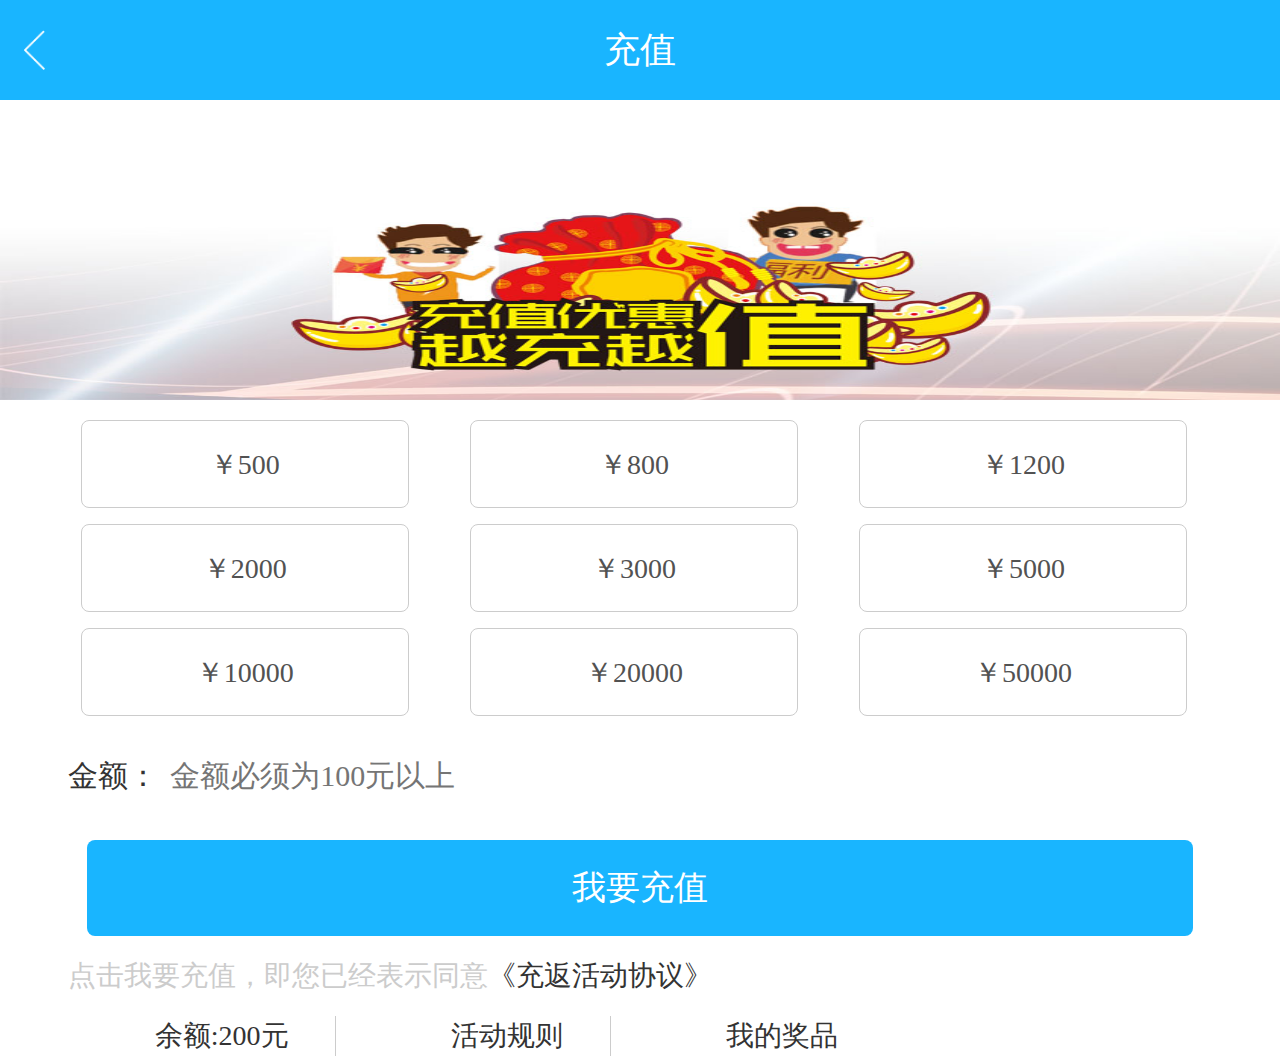
==== czhf/demo.html @ b189ab0c "first commit" ====
<!DOCTYPE html>
<html>
	<head>
		<meta charset="UTF-8">
		<meta name="viewport" content="initial-scale=1, maximum-scale=1, user-scalable=no, width=device-width">
		<link rel="stylesheet" href="css/new_file.css" />
		<script type="text/javascript" src="js/jquery-1.8.2.min.js" ></script>
		<script type="text/javascript" src="js/new_file.js" ></script>
		<link rel="stylesheet" href="layer/mobile/need/layer.css" />
		<script type="text/javascript" src="layer/mobile/layer.js" ></script>
		<title>好艺多充值</title>
	</head>
	<body>
		<!--头部  star-->
		<header>
			<a href="javascript:history.go(-1);">
				<div class="_left"><img src="images/Arrow_left_icon.png"></div>
				充值
			</a>
		</header>
		<!--头部 end-->
		<div class="banner">
			<img src="images/banner.png" width="100%" height="100%"/>
		</div>
		<!--充值列表-->
		<div class="person_wallet_recharge">
			<ul class="ul">
                <li>
                    <h2>￥500</h2>
                    <div class="sel" style=""></div>
                </li>
                <li>
                    <h2>￥800</h2>
                    <div class="sel" style=""></div>
                </li>
                <li>
                    <h2>￥1200</h2>
                    <div class="sel" style=""></div>
                </li>
                <li>
                    <h2>￥2000</h2>
                    <div class="sel" style=""></div>
                </li>
                <li>
                    <h2>￥3000</h2>
                    <div class="sel" style=""></div>
                </li>
                <li>
                    <h2>￥5000</h2>
                    <div class="sel" style=""></div>
                </li>
                <li>
                   <h2>￥10000</h2>
                    <div class="sel" style=""></div>
                </li>
                <li>
                   <h2>￥20000</h2>
                    <div class="sel" style=""></div>
                </li>
                <li>
					<h2>￥50000</h2>
                    <div class="sel" style=""></div>
                </li>
                <div style="clear: both;"></div>
            </ul>
            <div class="pic">金额：<input type="text" placeholder="金额必须为100元以上" id="txt" /></div>
            <div class="botton">我要充值</div>
            <div class="agreement"><p>点击我要充值，即您已经表示同意<a>《充返活动协议》</a></p></div>
            <div class="nav">
            	<ul>
            		<li><a>余额:200元</a></li>
            		<li><a>活动规则</a></li>
            		<li style="border-right: none;"><a>我的奖品</a></li>
            	</ul>
            </div>
            <!--遮罩层-->
            <div class="f-overlay"></div>
            <div class="addvideo" style="display: none;">
            	<h3>本次充值<span>2000</span>元</h3>
	            <ul>
	            	<li><a>微信支付</a></li>
	            	<li><a>支付宝支付</a></li>
	            	<li class="cal">取消</li>
	            </ul> 
            </div>
		</div>
	</body>
</html>
---- czhf/css/new_file.css ----
html {
	font-size: 125%; /* 20梅16=125% min-font-size:12px bug*/
}
@media only screen and (min-width: 481px) {
html {
	font-size: 188%!important; /* 30.08梅16=188% */
}
}
@media only screen and (min-width: 561px) {
html {
	font-size: 218%!important; /* 38.88梅16=218% */
}
}
@media only screen and (min-width: 641px) {
html {
	font-size: 250%!important; /* 40梅16=250% */
}
}
body, div, span, applet, object, iframe, h1, h2, h3, h4, h5, h6, p, blockquote, pre, a, abbr, acronym, address, big, cite, code, del, dfn, em, img, ins, kbd, q, s, samp, small, strike, strong, tt, var, b, u, i, center, dl, dt, dd, ol, ul, li, fieldset, form, label, legend, table, caption, tbody, tfoot, thead, tr, th, td, article, aside, canvas, details, embed, figure, figcaption, footer, header, hgroup, menu, nav, output, ruby, section, summary, time, mark, audio, video {
	margin: 0;
	padding: 0;
	border: 0;
	font-size: 1em;
	font: inherit;
	vertical-align: baseline;
	font-family: "Microsoft YaHei"
}
body {
	font-family: "Microsoft YaHei";
	font-size: 0.7rem;
	color: #333;
	line-height: 0.7rem;
	width: 100%;
}
em {
	font-style: normal
}
li {
	list-style: none
}
a {
	text-decoration: none;
	outline: 0;
	color: #333;
}
img {
	border: none;
	vertical-align: top;
}
table {
	border-collapse: collapse;
}
input, textarea {
	font-family: "Microsoft YaHei";
	padding: 0;
}
textarea {
	resize: none;
	overflow: auto;
}
textarea:focus {
	outline: none;
}
input:focus {
	outline: none;
}
.clear {
	zoom: 1
}
.clear:after {
	content: "";
	display: block;
	clear: both;
}
.fl {
	float: left
}
.fr {
	float: right
}
/**充值**/
header{
	background: #19b5ff;
    width: 100%;
    height: 2.5rem;
    line-height: 2.5rem;
    text-align: center;
    font-size: 0.9rem;
    position: fixed;
    left: 0;
    top: 0;
    z-index: 97;
}
header a{
	color: #FFFFFF;
}
header ._left {
    display: block;
    position: absolute;
    left: 0;
    top: 0;
}
header ._left img {
    height: 1rem;
    margin: 0.75rem 0 0 0.6rem;
}
.banner{
	width: 100%;
	height: 300px;
	background:pink;
	margin-top: 2.5rem;
	margin-bottom: 0.5rem;
}
.person_wallet_recharge{
	width: 95%;
	height: auto;
	margin: 0 auto;
}
.person_wallet_recharge .ul li{
	float: left;
    width: 27%;
    height: 2.2rem;
    text-align: center;
    border: 1px solid #CCCCCC;
    border-radius: 0.2rem;
    line-height: 2.2rem;
    margin: 0px 1% 0.4rem 4%;
    box-sizing: border-box;
    color: #525252;
    position: relative;
}
.person_wallet_recharge .sel{
	background: url(../images/iconfont-dagouxuanzhong.png);
	background-size: cover;
	height: 1rem;
    width: 1rem;
    position: absolute;
    right: 0;
    bottom: 0;
    display: none;
}
.person_wallet_recharge .ul li.current{
	color: #ff4c4c;
    border: #ff4c4c 1px solid;
}
.person_wallet_recharge .ul li:nth-child(1) .sel{
	display: none;
}
.person_wallet_recharge .botton{
	text-align: center;
    background: #19b5ff;
    color: #fff;
    border-radius: 0.2rem;
    line-height: 2.4rem;
    height: 2.4rem;
    width: 91%;
    margin: 0 auto;
    font-size: 0.85rem;
}
.person_wallet_recharge .pic{
	background: #FFFFFF;
	padding-left: 3%;
	line-height: 2.2rem;
	height: 2.2rem;
	color: #333333;
    font-size:0.75rem;
    margin-bottom: 0.5rem;
}
.person_wallet_recharge .pic input{
	border: none;
	padding-left: 1%;
	color: #CCCCCC;
	font-size: 0.75rem;
}
.person_wallet_recharge .agreement{
	height: 2rem;
	padding-left: 3%;
	line-height: 2rem;
}
.person_wallet_recharge .agreement p{
	color: #CCCCCC;
}
.nav{
	width:95%;
	height: 1rem;
	margin: 0 auto;
	text-align: center;
}
.nav ul li{
	float: left;
	line-height: 1rem;
	padding: 0px 4%;
	margin: 0px 2% 0px 4%;
	border-right:1px solid #CCCCCC;
}
.f-overlay{
	position: fixed;
	top: 0;
	left: 0;
	background: rgba(0,0,0,0.5);
	width: 100%;
	height: 100%;
	z-index: 99;
	display: none;
}
.addvideo{
	position: fixed;
	bottom: 0;
	left: 0;
	width: 100%;
	z-index: 100;
	background: #FFFFFF;
}
.addvideo h3{
	text-align: center;
	height: 2.2rem;
	line-height: 2.2rem;
	font-size: 1rem;
	margin-bottom: 0.8rem;
}
.addvideo h3 span{
	color: red;
}
.addvideo ul li{
	background: #fff;
    height: 2.2rem;
    line-height: 2.2rem;
    font-size: 0.75rem;
    color: #333;
    text-align: center;
    margin-bottom: 0.8rem;
}
.addvideo ul li a{
	width: 90%;
	border: 1px solid red;
	display: block;
	margin: 0 auto;
	border-radius: 0.5rem;
	color: red;
}
.addvideo ul li.cal{
	background: #cccccc;
	width: 90%;
	margin: 0 auto 0.8rem auto;
	color: #FFFFFF;
}
.layui-m-layer0 .layui-m-layerchild{
	width: 30% !important;
}
.layui-m-layercont{
	padding: 10px 20px !important;
}
---- czhf/layer/mobile/need/layer.css ----
.layui-m-layer{position:relative;z-index:19891014}.layui-m-layer *{-webkit-box-sizing:content-box;-moz-box-sizing:content-box;box-sizing:content-box}.layui-m-layermain,.layui-m-layershade{position:fixed;left:0;top:0;width:100%;height:100%}.layui-m-layershade{background-color:rgba(0,0,0,.7);pointer-events:auto}.layui-m-layermain{display:table;font-family:Helvetica,arial,sans-serif;pointer-events:none}.layui-m-layermain .layui-m-layersection{display:table-cell;vertical-align:middle;text-align:center}.layui-m-layerchild{position:relative;display:inline-block;text-align:left;background-color:#fff;font-size:14px;border-radius:5px;box-shadow:0 0 8px rgba(0,0,0,.1);pointer-events:auto;-webkit-overflow-scrolling:touch;-webkit-animation-fill-mode:both;animation-fill-mode:both;-webkit-animation-duration:.2s;animation-duration:.2s}@-webkit-keyframes layui-m-anim-scale{0%{opacity:0;-webkit-transform:scale(.5);transform:scale(.5)}100%{opacity:1;-webkit-transform:scale(1);transform:scale(1)}}@keyframes layui-m-anim-scale{0%{opacity:0;-webkit-transform:scale(.5);transform:scale(.5)}100%{opacity:1;-webkit-transform:scale(1);transform:scale(1)}}.layui-m-anim-scale{animation-name:layui-m-anim-scale;-webkit-animation-name:layui-m-anim-scale}@-webkit-keyframes layui-m-anim-up{0%{opacity:0;-webkit-transform:translateY(800px);transform:translateY(800px)}100%{opacity:1;-webkit-transform:translateY(0);transform:translateY(0)}}@keyframes layui-m-anim-up{0%{opacity:0;-webkit-transform:translateY(800px);transform:translateY(800px)}100%{opacity:1;-webkit-transform:translateY(0);transform:translateY(0)}}.layui-m-anim-up{-webkit-animation-name:layui-m-anim-up;animation-name:layui-m-anim-up}.layui-m-layer0 .layui-m-layerchild{width:90%;max-width:640px}.layui-m-layer1 .layui-m-layerchild{border:none;border-radius:0}.layui-m-layer2 .layui-m-layerchild{width:auto;max-width:260px;min-width:40px;border:none;background:0 0;box-shadow:none;color:#fff}.layui-m-layerchild h3{padding:0 10px;height:60px;line-height:60px;font-size:16px;font-weight:400;border-radius:5px 5px 0 0;text-align:center}.layui-m-layerbtn span,.layui-m-layerchild h3{text-overflow:ellipsis;overflow:hidden;white-space:nowrap}.layui-m-layercont{padding:50px 30px;line-height:22px;text-align:center}.layui-m-layer1 .layui-m-layercont{padding:0;text-align:left}.layui-m-layer2 .layui-m-layercont{text-align:center;padding:0;line-height:0}.layui-m-layer2 .layui-m-layercont i{width:25px;height:25px;margin-left:8px;display:inline-block;background-color:#fff;border-radius:100%;-webkit-animation:layui-m-anim-loading 1.4s infinite ease-in-out;animation:layui-m-anim-loading 1.4s infinite ease-in-out;-webkit-animation-fill-mode:both;animation-fill-mode:both}.layui-m-layerbtn,.layui-m-layerbtn span{position:relative;text-align:center;border-radius:0 0 5px 5px}.layui-m-layer2 .layui-m-layercont p{margin-top:20px}@-webkit-keyframes layui-m-anim-loading{0%,100%,80%{transform:scale(0);-webkit-transform:scale(0)}40%{transform:scale(1);-webkit-transform:scale(1)}}@keyframes layui-m-anim-loading{0%,100%,80%{transform:scale(0);-webkit-transform:scale(0)}40%{transform:scale(1);-webkit-transform:scale(1)}}.layui-m-layer2 .layui-m-layercont i:first-child{margin-left:0;-webkit-animation-delay:-.32s;animation-delay:-.32s}.layui-m-layer2 .layui-m-layercont i.layui-m-layerload{-webkit-animation-delay:-.16s;animation-delay:-.16s}.layui-m-layer2 .layui-m-layercont>div{line-height:22px;padding-top:7px;margin-bottom:20px;font-size:14px}.layui-m-layerbtn{display:box;display:-moz-box;display:-webkit-box;width:100%;height:50px;line-height:50px;font-size:0;border-top:1px solid #D0D0D0;background-color:#F2F2F2}.layui-m-layerbtn span{display:block;-moz-box-flex:1;box-flex:1;-webkit-box-flex:1;font-size:14px;cursor:pointer}.layui-m-layerbtn span[yes]{color:#40AFFE}.layui-m-layerbtn span[no]{border-right:1px solid #D0D0D0;border-radius:0 0 0 5px}.layui-m-layerbtn span:active{background-color:#F6F6F6}.layui-m-layerend{position:absolute;right:7px;top:10px;width:30px;height:30px;border:0;font-weight:400;background:0 0;cursor:pointer;-webkit-appearance:none;font-size:30px}.layui-m-layerend::after,.layui-m-layerend::before{position:absolute;left:5px;top:15px;content:'';width:18px;height:1px;background-color:#999;transform:rotate(45deg);-webkit-transform:rotate(45deg);border-radius:3px}.layui-m-layerend::after{transform:rotate(-45deg);-webkit-transform:rotate(-45deg)}body .layui-m-layer .layui-m-layer-footer{position:fixed;width:95%;max-width:100%;margin:0 auto;left:0;right:0;bottom:10px;background:0 0}.layui-m-layer-footer .layui-m-layercont{padding:20px;border-radius:5px 5px 0 0;background-color:rgba(255,255,255,.8)}.layui-m-layer-footer .layui-m-layerbtn{display:block;height:auto;background:0 0;border-top:none}.layui-m-layer-footer .layui-m-layerbtn span{background-color:rgba(255,255,255,.8)}.layui-m-layer-footer .layui-m-layerbtn span[no]{color:#FD482C;border-top:1px solid #c2c2c2;border-radius:0 0 5px 5px}.layui-m-layer-footer .layui-m-layerbtn span[yes]{margin-top:10px;border-radius:5px}body .layui-m-layer .layui-m-layer-msg{width:auto;max-width:90%;margin:0 auto;bottom:-150px;background-color:rgba(0,0,0,.7);color:#fff}.layui-m-layer-msg .layui-m-layercont{padding:10px 20px}
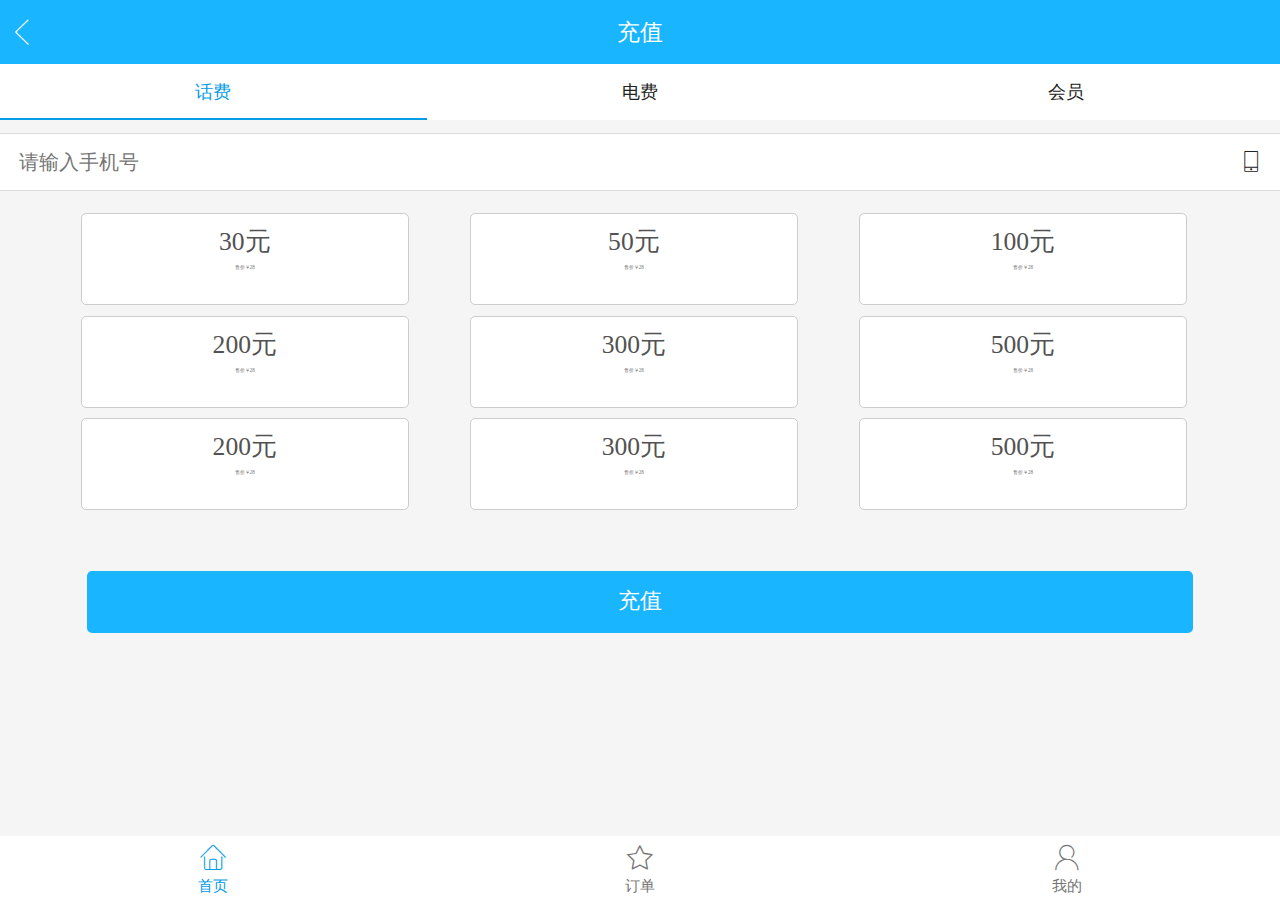
==== commit fd99cbef: "修改" ====
--- a/czhf/demo.html
+++ b/czhf/demo.html
@@ -4,11 +4,14 @@
 		<meta charset="UTF-8">
 		<meta name="viewport" content="initial-scale=1, maximum-scale=1, user-scalable=no, width=device-width">
 		<link rel="stylesheet" href="css/new_file.css" />
+        <link rel="stylesheet" type="text/css" href="css/aui.css" />
+
 		<script type="text/javascript" src="js/jquery-1.8.2.min.js" ></script>
 		<script type="text/javascript" src="js/new_file.js" ></script>
 		<link rel="stylesheet" href="layer/mobile/need/layer.css" />
 		<script type="text/javascript" src="layer/mobile/layer.js" ></script>
-		<title>好艺多充值</title>
+ 
+		<title>优惠充值</title>
 	</head>
 	<body>
 		<!--头部  star-->
@@ -20,69 +23,132 @@
 		</header>
 		<!--头部 end-->
 		<div class="banner">
-			<img src="images/banner.png" width="100%" height="100%"/>
+            <div class="aui-tab" id="tab">
+                <div class="aui-tab-item aui-active">话费</div>
+                <div class="aui-tab-item"><div></div>电费</div>
+                <div class="aui-tab-item">会员</div>
+            </div>
+			<!-- <img src="images/banner.png" width="100%" height="100%"/> -->
 		</div>
+        <div class="phone">
+            <div class="aui-content aui-margin-b-15 ">
+                <ul class="aui-list aui-form-list">
+                    <li class="aui-list-item">
+                        <div class="aui-list-item-inner">
+        
+                            <div class="aui-list-item-input">
+                                <input type="text" placeholder="请输入手机号">
+                            </div>
+                            <div class="aui-list-item-label-icon">
+                                <i class="aui-iconfont aui-icon-mobile"></i>
+                            </div>
+                            <div>
+                                
+                            </div>
+                        </div>
+                    </li>
+                </ul>
+            </div>
+            <div class="aui-content aui-margin-b-15 phone-info">
+                
+            </div>
+        </div>
 		<!--充值列表-->
 		<div class="person_wallet_recharge">
 			<ul class="ul">
                 <li>
-                    <h2>￥500</h2>
+                    <h2 >30元</h2>
+                    <p>售价￥28</p>
                     <div class="sel" style=""></div>
                 </li>
                 <li>
-                    <h2>￥800</h2>
+                    <h2 >50元</h2>
+                    <p >售价￥28</p>
                     <div class="sel" style=""></div>
                 </li>
                 <li>
-                    <h2>￥1200</h2>
+                    <h2>100元</h2>
+                    <p>售价￥28</p>
                     <div class="sel" style=""></div>
                 </li>
                 <li>
-                    <h2>￥2000</h2>
+                    <h2>200元</h2>
+                    <p style="font-size: 0.2rem;">售价￥28</p>
                     <div class="sel" style=""></div>
                 </li>
                 <li>
-                    <h2>￥3000</h2>
+                    <h2>300元</h2>
+                    <p>售价￥28</p>
                     <div class="sel" style=""></div>
                 </li>
                 <li>
-                    <h2>￥5000</h2>
+                    <h2>500元</h2>
+                    <p >售价￥28</p>
                     <div class="sel" style=""></div>
                 </li>
                 <li>
-                   <h2>￥10000</h2>
+                    <h2>200元</h2>
+                    <p style="font-size: 0.2rem;">售价￥28</p>
                     <div class="sel" style=""></div>
                 </li>
                 <li>
-                   <h2>￥20000</h2>
+                    <h2>300元</h2>
+                    <p>售价￥28</p>
                     <div class="sel" style=""></div>
                 </li>
                 <li>
-					<h2>￥50000</h2>
+                    <h2>500元</h2>
+                    <p >售价￥28</p>
                     <div class="sel" style=""></div>
                 </li>
                 <div style="clear: both;"></div>
             </ul>
-            <div class="pic">金额：<input type="text" placeholder="金额必须为100元以上" id="txt" /></div>
-            <div class="botton">我要充值</div>
-            <div class="agreement"><p>点击我要充值，即您已经表示同意<a>《充返活动协议》</a></p></div>
-            <div class="nav">
+            <!-- <div class="pic">金额：<input type="text" placeholder="金额必须为100元以上" id="txt" /></div> -->
+            <div class="botton recharge">充值</div>
+            <!-- <div class="nav">
             	<ul>
             		<li><a>余额:200元</a></li>
             		<li><a>活动规则</a></li>
             		<li style="border-right: none;"><a>我的奖品</a></li>
             	</ul>
-            </div>
+            </div> -->
             <!--遮罩层-->
             <div class="f-overlay"></div>
             <div class="addvideo" style="display: none;">
             	<h3>本次充值<span>2000</span>元</h3>
+            	<h4>本次充值<span>2000</span>元</h4>
 	            <ul>
+	            	<li><a>余额支付</a></li>
 	            	<li><a>微信支付</a></li>
-	            	<li><a>支付宝支付</a></li>
 	            	<li class="cal">取消</li>
 	            </ul> 
             </div>
 		</div>
+        <footer class="aui-bar aui-bar-tab" id="footer">
+            <div class="aui-bar-tab-item aui-active" tapmode>
+                <i class="aui-iconfont aui-icon-home"></i>
+                <div class="aui-bar-tab-label">首页</div>
+            </div>
+            <div class="aui-bar-tab-item" tapmode>
+                <i class="aui-iconfont aui-icon-star"></i>
+                <div class="aui-bar-tab-label">订单</div>
+            </div>
+            <div class="aui-bar-tab-item" tapmode>
+                <i class="aui-iconfont aui-icon-my"></i>
+                <div class="aui-bar-tab-label">我的</div>
+            </div>
+        </footer>
 	</body>
+    <script type="text/javascript" src="aui/script/api.js" ></script>
+    <script type="text/javascript" src="aui/script/aui-tab.js" ></script>
+    <script type="text/javascript">
+        apiready = function(){
+            api.parseTapmode();
+        }
+        var tab = new auiTab({
+            element:document.getElementById("tab"),
+        },function(ret){
+            console.log(ret)
+        });
+    </script>
 </html>
--- a/czhf/css/new_file.css
+++ b/czhf/css/new_file.css
@@ -23,7 +23,7 @@
 	font-size: 1em;
 	font: inherit;
 	vertical-align: baseline;
-	font-family: "Microsoft YaHei"
+	font-family: "Microsoft YaHei";
 }
 body {
 	font-family: "Microsoft YaHei";
@@ -106,8 +106,6 @@
 }
 .banner{
 	width: 100%;
-	height: 300px;
-	background:pink;
 	margin-top: 2.5rem;
 	margin-bottom: 0.5rem;
 }
@@ -119,7 +117,7 @@
 .person_wallet_recharge .ul li{
 	float: left;
     width: 27%;
-    height: 2.2rem;
+    height: 3.6rem;
     text-align: center;
     border: 1px solid #CCCCCC;
     border-radius: 0.2rem;
@@ -128,6 +126,7 @@
     box-sizing: border-box;
     color: #525252;
     position: relative;
+	background-color: #fff;
 }
 .person_wallet_recharge .sel{
 	background: url(../images/iconfont-dagouxuanzhong.png);
@@ -156,6 +155,7 @@
     width: 91%;
     margin: 0 auto;
     font-size: 0.85rem;
+	margin-top: 2rem;
 }
 .person_wallet_recharge .pic{
 	background: #FFFFFF;
@@ -250,3 +250,15 @@
 .layui-m-layercont{
 	padding: 10px 20px !important;
 }
+.ul h2{
+	height: 25px;font-size: 1.0rem;
+}
+.ul p{
+	font-size: 0.2rem;
+}
+.phone{
+	height: 80px;
+}
+.phone-info{
+	height: 50px;
+}
--- a/czhf/css/aui.css
+++ b/czhf/css/aui.css
@@ -0,0 +1,2674 @@
+/*
+ * =========================================================================
+ * APIClud - AUI UI 框架    流浪男  QQ：343757327  http://www.auicss.com
+ * Verson 2.1
+ * =========================================================================
+ */
+ /*初始化类*/
+@charset "UTF-8";
+html{
+	font-family: "Helvetica Neue", Helvetica, sans-serif;
+	font-size: 20px;
+}
+html,body {
+	-webkit-touch-callout:none;
+	-webkit-text-size-adjust:none;
+	-webkit-tap-highlight-color:rgba(0, 0, 0, 0);
+	-webkit-user-select:none;
+	width: 100%;
+}
+body {
+	line-height: 1.5;
+	font-size: 0.8rem;
+	color: #212121;
+	background-color: #f5f5f5;
+	outline: 0;
+}
+html,body,header,section,footer,div,ul,ol,li,img,a,span,em,del,legend,center,strong,var,fieldset,form,label,dl,dt,dd,cite,input,hr,time,mark,code,figcaption,figure,textarea,h1,h2,h3,h4,h5,h6,p{
+	margin:0;
+	border:0;
+	padding:0;
+	font-style:normal;
+}
+* {
+	-webkit-box-sizing: border-box;
+	      	box-sizing: border-box;
+	-webkit-user-select: none;
+	-webkit-tap-highlight-color: transparent;
+	outline: none;
+}
+@media only screen and (min-width: 400px) {
+	html {
+		font-size: 21.33333333px !important;
+	}
+}
+@media only screen and (min-width: 414px) {
+	html {
+		font-size: 21px !important;
+	}
+}
+@media only screen and (min-width: 480px) {
+	html {
+		font-size: 25.6px !important;
+	}
+}
+ul, li {
+	list-style: none;
+}
+p {
+	font-size: 0.7rem;
+	color: #757575;
+}
+a {
+	color: #0062cc;
+	text-decoration: none;
+	background-color: transparent;
+}
+textarea {
+	overflow: hidden;
+	resize: none;
+}
+button {
+	overflow: visible;
+}
+button,select {
+	text-transform: none;
+}
+button,input,select,textarea {
+	font: inherit;
+	color: inherit;
+}
+/*自动隐藏文字*/
+.aui-ellipsis-1 {
+	overflow: hidden;
+	white-space: nowrap;
+	text-overflow: ellipsis;
+}
+.aui-ellipsis {
+	display: -webkit-box;
+	overflow: hidden;
+	text-overflow: ellipsis;
+	word-wrap: break-word;
+	word-break: break-all;
+	white-space: normal !important;
+	-webkit-line-clamp: 1;
+	-webkit-box-orient: vertical;
+}
+.aui-ellipsis-2 {
+	display: -webkit-box;
+	overflow: hidden;
+	text-overflow: ellipsis;
+	word-wrap: break-word;
+	word-break: break-all;
+	white-space: normal !important;
+	-webkit-line-clamp: 2;
+	-webkit-box-orient: vertical;
+}
+/*水平线*/
+.aui-hr {
+	width: 100%;
+	position: relative;
+	border-top: 1px solid #dddddd;
+	height: 1px;
+}
+@media screen and (-webkit-min-device-pixel-ratio:1.5) {
+	.aui-hr{
+		border: none;
+        background-size: 100% 1px;
+		background-repeat: no-repeat;
+		background-position: top;
+        background-image: linear-gradient(0,#dddddd,#dddddd 50%,transparent 50%);
+        background-image: -webkit-linear-gradient(90deg,#dddddd,#dddddd 50%,transparent 50%);
+	}
+}
+/*内外边距类*/
+.aui-padded-0 {
+	padding: 0 !important;
+}
+.aui-padded-5 {
+	padding: 0.25rem !important;
+}
+.aui-padded-10 {
+	padding: 0.5rem !important;
+}
+.aui-padded-15 {
+	padding: 0.75rem !important;
+}
+.aui-padded-t-0 {
+	padding-top: 0 !important;
+}
+.aui-padded-t-5 {
+	padding-top: 0.25rem !important;
+}
+.aui-padded-t-10 {
+	padding-top: 0.5rem !important;
+}
+.aui-padded-t-15 {
+	padding-top: 0.75rem !important;
+}
+.aui-padded-b-0 {
+	padding-bottom: 0 !important;
+}
+.aui-padded-b-5 {
+	padding-bottom: 0.25rem !important;
+}
+.aui-padded-b-10 {
+	padding-bottom: 0.5rem !important;
+}
+.aui-padded-b-15 {
+	padding-bottom: 0.75rem !important;
+}
+.aui-padded-l-0 {
+	padding-left: 0 !important;
+}
+.aui-padded-l-5 {
+	padding-left: 0.25rem !important;
+}
+.aui-padded-l-10 {
+	padding-left: 0.5rem !important;
+}
+.aui-padded-l-15 {
+	padding-left: 0.75rem !important;
+}
+.aui-padded-r-0 {
+	padding-right: 0 !important;
+}
+.aui-padded-r-5 {
+	padding-right: 0.25rem !important;
+}
+.aui-padded-r-10 {
+	padding-right: 0.5rem !important;
+}
+.aui-padded-r-15 {
+	padding-right: 0.75rem !important;
+}
+.aui-margin-0 {
+	margin: 0 !important;
+}
+.aui-margin-5 {
+	margin: 0.25rem !important;
+}
+.aui-margin-10 {
+	margin: 0.5rem !important;
+}
+.aui-margin-15 {
+	margin: 0.75rem !important;
+}
+.aui-margin-t-0 {
+	margin-top: 0.25rem !important;
+}
+.aui-margin-t-5 {
+	margin-top: 0 !important;
+}
+.aui-margin-t-10 {
+	margin-top: 0.5rem !important;
+}
+.aui-margin-t-15 {
+	margin-top: 0.75rem !important;
+}
+.aui-margin-b-0 {
+	margin-bottom: 0 !important;
+}
+.aui-margin-b-5 {
+	margin-bottom: 0.25rem !important;
+}
+.aui-margin-b-10 {
+	margin-bottom: 0.5rem !important;
+}
+.aui-margin-b-15 {
+	margin-bottom: 0.75rem !important;
+}
+.aui-margin-l-0 {
+	margin-left: 0 !important;
+}
+.aui-margin-l-5 {
+	margin-left: 0.25rem !important;
+}
+.aui-margin-l-10 {
+	margin-left: 0.5rem !important;
+}
+.aui-margin-l-15 {
+	margin-left: 0.75rem !important;
+}
+.aui-margin-r-0 {
+	margin-right: 0 !important;
+}
+.aui-margin-r-5 {
+	margin-right: 0.25rem !important;
+}
+.aui-margin-r-10 {
+	margin-right: 0.5rem !important;
+}
+.aui-margin-r-15 {
+	margin-right: 0.75rem !important;
+}
+.aui-clearfix {
+	clear: both;
+}
+.aui-clearfix:before {
+	display: table;
+	content: " ";
+}
+.aui-clearfix:after {
+	clear: both;
+}
+/*文字对齐*/
+.aui-text-left {
+	text-align: left !important;
+}
+.aui-text-center {
+	text-align: center !important;
+}
+.aui-text-justify {
+	text-align: justify !important;
+}
+.aui-text-right {
+	text-align: right !important;
+}
+/*文字、背景颜色*/
+h1,h2,h3,h4,h5,h6 {
+	font-weight: 400;
+}
+h1 {
+	font-size: 1.2rem;
+}
+h2 {
+	font-size: 1rem;
+}
+h3 {
+	font-size: 0.8rem;
+}
+h4 {
+	font-size: 0.7rem;
+}
+h5 {
+	font-size: 0.7rem;
+	font-weight: normal;
+	color: #757575;
+}
+h6 {
+	font-size: 0.7rem;
+	font-weight: normal;
+	color: #757575;
+}
+h1 small,h2 small,h3 small,h4 small {
+	font-weight: normal;
+	line-height: 1;
+	color: #757575;
+}
+h5 small,h6 small {
+	font-weight: normal;
+	line-height: 1;
+	color: #757575;
+}
+h1 small,h2 small,h3 small {
+	font-size: 65%;
+}
+h4 small,h5 small,h6 small {
+	font-size: 75%;
+}
+img {
+	max-width: 100%;
+	display: block;
+}
+.aui-font-size-12 {
+	font-size: 0.6rem !important;
+}
+.aui-font-size-14 {
+	font-size: 0.7rem !important;
+}
+.aui-font-size-16 {
+	font-size: 0.8rem !important;
+}
+.aui-font-size-18 {
+	font-size: 0.9rem !important;
+}
+.aui-font-size-20 {
+	font-size: 1rem !important;
+}
+.aui-text-default {
+	color: #212121 !important;
+}
+.aui-text-white {
+	color: #ffffff !important;
+}
+.aui-text-primary {
+	color: #00bcd4 !important;
+}
+.aui-text-success {
+	color: #009688 !important;
+}
+.aui-text-info {
+	color: #03a9f4 !important;
+}
+.aui-text-warning {
+	color: #ffc107 !important;
+}
+.aui-text-danger {
+	color: #e51c23 !important;
+}
+.aui-text-pink {
+	color: #e91e63 !important;
+}
+.aui-text-purple {
+	color: #673ab7 !important;
+}
+.aui-text-indigo {
+	color: #3f51b5 !important;
+}
+.aui-bg-default {
+	background-color: #f5f5f5 !important;
+}
+.aui-bg-primary {
+	background-color: #00bcd4 !important;
+}
+.aui-bg-success {
+	background-color: #009688 !important;
+}
+.aui-bg-info {
+	background-color: #03a9f4 !important;
+}
+.aui-bg-warning {
+	background-color: #f1c40f !important;
+}
+.aui-bg-danger {
+	background-color: #e51c23 !important;
+}
+.aui-bg-pink {
+	background-color: #e91e63 !important;
+}
+.aui-bg-purple {
+	background-color: #673ab7 !important;
+}
+.aui-bg-indigo {
+	background-color: #3f51b5 !important;
+}
+/*警告、成功颜色*/
+.aui-warning,
+.aui-warning label,
+.aui-warning .aui-input,
+.aui-warning .aui-iconfont {
+	color: #e51c23 !important;
+}
+.aui-success,
+.aui-success label,
+.aui-success .aui-input,
+.aui-success .aui-iconfont {
+	color: #009688 !important;
+}
+/*对齐,显示，隐藏等*/
+.aui-pull-right {
+	float: right !important;
+}
+.aui-pull-left {
+	float: left !important;
+}
+.aui-hide {
+	display: none !important;
+}
+.aui-show {
+	display: block !important;
+}
+.aui-invisible {
+	visibility: hidden;
+}
+.aui-inline {
+	display: inline-block;
+	vertical-align: top;
+}
+.aui-mask {
+    position: fixed;
+    width: 100%;
+    height: 100%;
+    top: 0;
+    left: 0;
+    background: rgba(0, 0, 0, 0.3);
+    opacity: 0;
+    z-index: 8;
+    visibility: hidden;
+    -webkit-transition: opacity .3s,-webkit-transform .3s;
+    transition: opacity .3s,transform .3s;
+}
+.aui-mask.aui-mask-in {
+	visibility: visible;
+  	opacity: 1;
+}
+.aui-mask.aui-mask-out {
+	opacity: 0;
+}
+img.aui-img-round {
+	border-radius: 50%;
+}
+/*基本容器*/
+.aui-content {
+	-webkit-overflow-scrolling: touch;
+	overflow-x: hidden;
+	word-break: break-all;
+}
+.aui-content-padded {
+  	margin: 0.75rem;
+  	position: relative;
+  	word-break: break-all;
+  	-webkit-overflow-scrolling: touch;
+}
+/*栅格类*/
+.aui-row {
+	overflow: hidden;
+	margin: 0;
+}
+.aui-row-padded {
+	margin-left: -0.125rem;
+	margin-right: -0.125rem;
+}
+.aui-row-padded [class*=aui-col-xs-] {
+	padding: 0.125rem;
+}
+.aui-col-xs-1,.aui-col-xs-2,.aui-col-xs-3,.aui-col-xs-4,.aui-col-xs-5,.aui-col-xs-6,.aui-col-xs-7,.aui-col-xs-8,.aui-col-xs-9,.aui-col-xs-10,.aui-col-xs-11,.aui-col-5 {
+	position: relative;
+	float: left;
+}
+.aui-col-xs-12 {
+	width: 100%;
+	position: relative;
+}
+.aui-col-xs-11 {
+	width: 91.66666667%;
+}
+.aui-col-xs-10 {
+	width: 83.33333333%;
+}
+.aui-col-xs-9 {
+	width: 75%;
+}
+.aui-col-xs-8 {
+	width: 66.66666667%;
+}
+.aui-col-xs-7 {
+	width: 58.33333333%;
+}
+.aui-col-xs-6 {
+	width: 50%;
+}
+.aui-col-xs-5 {
+	width: 41.66666667%;
+}
+.aui-col-xs-4 {
+	width: 33.33333333%;
+}
+.aui-col-xs-3 {
+	width: 25%;
+}
+.aui-col-xs-2 {
+	width: 16.66666667%;
+}
+.aui-col-xs-1 {
+	width: 8.33333333%;
+}
+.aui-col-5 {
+	width: 20%;
+}
+/*标签*/
+.aui-label {
+	display: inline-block;
+	padding: 0.2em 0.25em;
+	font-size: 0.6rem;
+	line-height: 1;
+	color: #616161;
+    background-color: #dddddd;
+	text-align: center;
+	white-space: nowrap;
+	vertical-align: middle;
+	border-radius: 0.15em;
+	position: relative;
+}
+
+.aui-label-primary {
+	color: #ffffff;
+	background-color: #00bcd4;
+}
+.aui-label-success {
+	color: #ffffff;
+	background-color: #009688;
+}
+.aui-label-info {
+  color: #ffffff;
+  background-color: #03a9f4;
+}
+.aui-label-warning {
+	color: #ffffff;
+	background-color: #ffc107;
+}
+.aui-label-danger {
+	color: #ffffff;
+	background-color: #e51c23;
+}
+.aui-label-outlined {
+	background-color: transparent;
+	position: relative;
+}
+.aui-label-outlined:after {
+    -webkit-border-radius: 2px;
+    border-radius: 2px;
+    height: 200%;
+    content: '';
+    width: 200%;
+	border: 1px solid #d9d9d9;
+    position: absolute;
+    top: -1px;
+    left: -1px;
+    transform: scale(0.5);
+    -webkit-transform: scale(0.5);
+    transform-origin: 0 0;
+    -webkit-transform-origin: 0 0;
+    z-index: 1;
+}
+.aui-label-outlined.aui-label-primary,
+.aui-label-outlined.aui-label-primary:after {
+	color: #00bcd4;
+	border-color: #00bcd4;
+}
+.aui-label-outlined.aui-label-success,
+.aui-label-outlined.aui-label-success:after {
+	color: #009688;
+	border-color: #009688;
+}
+.aui-label-outlined.aui-label-info,
+.aui-label-outlined.aui-label-info:after {
+  	color: #03a9f4;
+  	border-color: #03a9f4;
+}
+.aui-label-outlined.aui-label-warning,
+.aui-label-outlined.aui-label-warning:after {
+	color: #ffc107;
+	border-color: #ffc107;
+}
+.aui-label-outlined.aui-label-danger,
+.aui-label-outlined.aui-label-danger:after {
+	color: #e51c23;
+	border-color: #e51c23;
+}
+.aui-label .aui-iconfont {
+	font-size: 0.6rem;
+}
+/*角标*/
+.aui-badge {
+	display: inline-block;
+	width: auto;
+	text-align: center;
+	min-width: 0.8rem;
+	height: 0.8rem;
+    line-height: 0.8rem;
+    padding: 0 0.2rem;
+    font-size: 0.6rem;
+    color: #ffffff;
+    background-color: #ff2600;
+    border-radius: 0.4rem;
+    position: absolute;
+    top: 0.2rem;
+    left: 60%;
+    z-index: 99;
+}
+.aui-dot {
+	display: inline-block;
+    width: 0.4rem;
+    height: 0.4rem;
+    background: #ff2600;
+    border-radius: 0.5rem;
+    position: absolute;
+    top: 0.3rem;
+    right: 20%;
+    z-index: 99;
+}
+/*按钮样式*/
+button, .aui-btn {
+	position: relative;
+	display: inline-block;
+	font-size: 0.7rem;
+	font-weight: 400;
+	font-family: inherit;
+	text-decoration: none;
+	text-align: center;
+	margin: 0;
+	background: #dddddd;
+	padding: 0 0.6rem;
+	height: 1.5rem;
+	line-height: 1.5rem;
+	border-radius: 0.2rem;
+	white-space: nowrap;
+	text-overflow: ellipsis;
+	vertical-align: middle;
+	-webkit-box-sizing: border-box;
+			box-sizing: border-box;
+	-webkit-user-select: none;
+	      	user-select: none;
+}
+.aui-btn:active {
+	color: #212121;
+	background-color: #bdbdbd;
+}
+.aui-btn-primary {
+	color: #ffffff;
+	background-color: #00bcd4;
+}
+.aui-btn-primary.aui-active, .aui-btn-primary:active {
+	color: #ffffff;
+	background-color: #00acc1;
+}
+.aui-btn-success {
+	color: #ffffff;
+	background-color: #009688;
+}
+.aui-btn-success.aui-active, .aui-btn-success:active {
+	color: #fff;
+	background-color: #00897b;
+}
+.aui-btn-info {
+	color: #ffffff !important;
+	background-color: #03a9f4 !important;
+}
+.aui-btn-info.aui-active, .aui-btn-info:active {
+	color: #fff !important;
+	background-color: #039be5 !important;
+}
+.aui-btn-warning {
+	color: #ffffff !important;
+	background-color: #ffc107 !important;
+}
+.aui-btn-warning.aui-active, .aui-btn-warning:active {
+	color: #ffffff !important;
+	background-color: #ffb300 !important;
+}
+.aui-btn-danger {
+	color: #ffffff !important;
+	background-color: #e51c23 !important;
+}
+.aui-btn-danger.aui-active, .aui-btn-danger:active {
+	color: #ffffff !important;
+	background-color: #dd191b !important;
+}
+.aui-btn-block {
+	display: block;
+	width: 100%;
+	height: 2.5rem;
+	line-height: 2.55rem;
+	margin-bottom: 0;
+	font-size: 0.9rem;
+}
+.aui-btn-block.aui-btn-sm {
+	font-size: 0.7rem;
+	height: 1.8rem;
+	line-height: 1.85rem;
+}
+.aui-btn .aui-iconfont, .aui-btn-block .aui-iconfont {
+	margin-right: 0.3rem;
+}
+.aui-btn .aui-badge, .aui-btn-block .aui-badge {
+	margin-left: 0.3rem;
+}
+.aui-btn-outlined {
+	background: transparent !important;
+	border: 1px solid #bdbdbd;
+}
+.aui-btn-outlined:active {
+	background: transparent !important;
+}
+.aui-btn-default.aui-btn-outlined {
+	color: #bdc3c7 !important;
+	border: 1px solid #dcdcdc !important;
+}
+.aui-btn-primary.aui-btn-outlined {
+	color: #00bcd4 !important;
+	border: 1px solid #00bcd4 !important;
+}
+.aui-btn-success.aui-btn-outlined {
+	color: #009688 !important;
+	border: 1px solid #009688 !important;
+}
+.aui-btn-info.aui-btn-outlined {
+	color: #03a9f4 !important;
+	border: 1px solid #03a9f4 !important;
+}
+.aui-btn-warning.aui-btn-outlined {
+	color: #ffc107 !important;
+	border: 1px solid #ffc107 !important;
+}
+.aui-btn-danger.aui-btn-outlined {
+	color: #e51c23 !important;
+	border: 1px solid #e51c23 !important;
+}
+/*
+*表单类\输入框\radio\checkbox
+**/
+.aui-input,
+input[type="text"],
+input[type="password"],
+input[type="search"],
+input[type="email"],
+input[type="tel"],
+input[type="url"],
+input[type="date"],
+input[type="datetime-local"],
+input[type="time"],
+input[type="number"],
+select,
+textarea {
+    border: none;
+    background-color: transparent;
+    border-radius: 0;
+    box-shadow: none;
+    display: block;
+    padding: 0;
+    margin: 0;
+    width: 100%;
+    height: 2.2rem;
+    line-height: normal;
+    color: #424242;
+    font-size: 0.8rem;
+    font-family: inherit;
+    box-sizing: border-box;
+    -webkit-user-select: text;
+            user-select: text;
+    -webkit-appearance: none;
+            appearance: none;
+}
+input[type="search"]::-webkit-search-cancel-button {
+	display: none;
+}
+.aui-scroll-x {
+	position: relative;
+	overflow-y: auto;
+	-webkit-overflow-scrolling: touch;
+}
+.aui-scroll-y {
+	position: relative;
+	width: 100%;
+	overflow-x: auto;
+	-webkit-overflow-scrolling: touch;
+}
+::-webkit-scrollbar{
+	width:0px;
+}
+/*列表*/
+.aui-list {
+    position: relative;
+    font-size: 0.8rem;
+    background-color: #ffffff;
+    border-top: 1px solid #dddddd;
+}
+.aui-list .aui-content {
+	overflow: hidden;
+}
+.aui-list.aui-list-noborder,
+.aui-list.aui-list-noborder {
+    border-top: none;
+}
+.aui-list .aui-list-header {
+    background-color: #dddddd;
+    color: #212121;
+    position: relative;
+    font-size: 0.6rem;
+    padding: 0.4rem 0.75rem;
+    -webkit-box-sizing: border-box;
+    		box-sizing: border-box;
+    display: -webkit-box;
+    display: -webkit-flex;
+    display: flex;
+    -webkit-box-pack: justify;
+    -webkit-justify-content: space-between;
+    		justify-content: space-between;
+    -webkit-box-align: center;
+    -webkit-align-items: center;
+    		align-items: center;
+}
+.aui-list .aui-list-item {
+    list-style: none;
+    margin: 0;
+    padding: 0;
+    padding-left: 0.75rem;
+    color: #212121;
+    border-bottom: 1px solid #dddddd;
+    position: relative;
+    min-height: 2.2rem;
+    -webkit-box-sizing: border-box;
+    		box-sizing: border-box;
+    display: -webkit-box;
+    display: -webkit-flex;
+    display: flex;
+    -webkit-box-pack: justify;
+    -webkit-justify-content: space-between;
+    		justify-content: space-between;
+}
+.aui-list.aui-list-noborder .aui-list-item:last-child {
+    border-bottom: 0;
+}
+.aui-list .aui-list-item-inner {
+    position: relative;
+    min-height: 2.2rem;
+	padding-right: 0.75rem;
+    width: 100%;
+    -webkit-box-sizing: border-box;
+    		box-sizing: border-box;
+    display: -webkit-box;
+    display: -webkit-flex;
+    display: flex;
+    -webkit-box-flex: 1;
+    -webkit-box-pack: justify;
+    -webkit-justify-content: space-between;
+			justify-content: space-between;
+    -webkit-box-align: center;
+    -webkit-align-items: center;
+			align-items: center;
+}
+
+.aui-list .aui-list-item:active {
+    background-color: #f5f5f5;
+}
+.aui-list .aui-list-item-text {
+    font-size: 0.7rem;
+    color: #757575;
+    position: relative;
+    -webkit-box-sizing: border-box;
+    		box-sizing: border-box;
+    display: -webkit-box;
+    display: -webkit-flex;
+    display: flex;
+    -webkit-box-pack: justify;
+    -webkit-justify-content: space-between;
+            justify-content: space-between;
+    -webkit-align-items: center;
+    		align-items: center;
+}
+.aui-list .aui-list-item-title {
+    font-size: 0.8rem;
+    position: relative;
+    max-width: 100%;
+    color: #212121;
+}
+.aui-list .aui-list-item-right,
+.aui-list-item-title-row em {
+	max-width: 50%;
+	position: relative;
+    font-size: 0.6rem;
+    color: #757575;
+    margin-left: 0.25rem;
+}
+.aui-list .aui-list-item-inner p {
+    overflow: hidden;
+}
+.aui-list .aui-list-media-list {
+    -webkit-box-orient: vertical;
+    -webkit-box-direction: normal;
+    -webkit-flex-direction: column;
+            flex-direction: column;
+}
+.aui-media-list-item-inner {
+	-webkit-box-sizing: border-box;
+			box-sizing: border-box;
+    display: -webkit-box;
+    display: -webkit-flex;
+    display: flex;
+}
+.aui-media-list .aui-list-item {
+	display: block;
+}
+.aui-media-list .aui-list-item-inner {
+	display: block;
+	padding-top: 0.5rem;
+    padding-bottom: 0.5rem;
+}
+.aui-media-list-item-inner + .aui-info {
+	margin-right: 0.75rem;
+}
+.aui-list .aui-list-item-media {
+	width: 4.5rem;
+	position: relative;
+    padding: 0.5rem 0;
+    padding-right: 0.75rem;
+    display: inherit;
+    -webkit-flex-shrink: 0;
+    		flex-shrink: 0;
+    -webkit-flex-wrap: nowrap;
+    		flex-wrap: nowrap;
+    -webkit-box-align: center;
+    -webkit-align-items: flex-start;
+            align-items: flex-start;
+}
+.aui-list .aui-list-item-media img {
+	width: 100%;
+    display: block;
+}
+.aui-list .aui-list-item-media-list {
+	margin-top: 0.25rem;
+	padding-right: 0;
+	display: block;
+}
+.aui-list [class*=aui-col-xs-] img{
+    max-width: 100%;
+    width: 100%;
+    display: block;
+}
+.aui-list-item-middle .aui-list-item-inner:after {
+	display: block;
+}
+.aui-list .aui-list-item-middle > .aui-list-item-media,
+.aui-list .aui-list-item-middle > .aui-list-item-inner,
+.aui-list .aui-list-item-middle > * {
+    -webkit-box-align: center;
+    		box-align: center;
+    -webkit-align-items: center;
+    		align-items: center;
+}
+.aui-list .aui-list-item-center > .aui-list-item-media,
+.aui-list .aui-list-item-center > .aui-list-item-inner,
+.aui-list .aui-list-item-center {
+    -webkit-box-pack: center;
+    -webkit-justify-content: center;
+        	justify-content: center;
+}
+.aui-list .aui-list-item i.aui-iconfont {
+    -webkit-align-self: center;
+            align-self: center;
+    font-size: 0.8rem;
+}
+.aui-list-item-inner.aui-list-item-arrow {
+    overflow: hidden;
+    padding-right: 1.5rem;
+}
+.aui-list-item-arrow:before {
+    content: '';
+    width: 0.4rem;
+    height: 0.4rem;
+    position: absolute;
+    top: 50%;
+    right: 0.75rem;
+    margin-top: -0.2rem;
+    background: transparent;
+    border: 1px solid #dddddd;
+    border-top: none;
+    border-right: none;
+    z-index: 2;
+    -webkit-border-radius: 0;
+            border-radius: 0;
+    -webkit-transform: rotate(-135deg);
+            transform: rotate(-135deg);
+}
+.aui-list-item.aui-list-item-arrow {
+    padding-right: 0.75rem;
+}
+.aui-list label {
+    line-height: 1.3rem;
+}
+.aui-list.aui-form-list .aui-list-item:active {
+	background-color: #ffffff;
+}
+.aui-list.aui-form-list .aui-list-item-inner {
+	-webkit-box-sizing: border-box;
+    		box-sizing: border-box;
+    display: -webkit-box;
+    display: -webkit-flex;
+    display: flex;
+	padding: 0;
+}
+.aui-list .aui-list-item-label,
+.aui-list .aui-list-item-label-icon {
+	color: #212121;
+    width: 35%;
+    min-width: 1.5rem;
+    margin: 0;
+    padding: 0;
+    padding-right: 0.25rem;
+    line-height: 2.2rem;
+    position: relative;
+    overflow: hidden;
+    white-space: nowrap;
+    max-width: 100%;
+    -webkit-box-sizing: border-box;
+    		box-sizing: border-box;
+    display: -webkit-box;
+    display: -webkit-flex;
+    display: flex;
+    -webkit-align-items: center;
+            align-items: center;
+}
+.aui-list .aui-list-item-label-icon {
+    width: auto;
+    padding-right: 0.75rem;
+}
+.aui-list .aui-list-item-input {
+    width: 100%;
+    padding: 0;
+    padding-right: 0.75rem;
+    -webkit-box-flex: 1;
+            box-flex: 1;
+    -webkit-flex-shrink: 1;
+            flex-shrink: 1;
+}
+.aui-list.aui-select-list .aui-list-item:active {
+	background-color: #ffffff;
+}
+.aui-list.aui-select-list .aui-list-item-inner {
+    display: block;
+    padding-top: 0.5rem;
+    padding-bottom: 0.5rem;
+    -webkit-align-self: stretch;
+    		align-self: stretch;
+}
+.aui-list.aui-select-list .aui-list-item-label {
+	width: auto;
+	min-width: 2.2rem;
+    padding: 0.5rem 0;
+    padding-right: 0.75rem;
+}
+.aui-list.aui-form-list .aui-list-item-btn {
+	padding: 0.75rem 0.75rem 0.75rem 0;
+}
+.aui-list textarea {
+    overflow: auto;
+    margin: 0.5rem 0;
+    height: 3rem;
+    line-height: 1rem;
+    resize: none;
+}
+.aui-list .aui-list-item-right .aui-badge,
+.aui-list .aui-list-item-right .aui-dot {
+	display: inherit;
+}
+@media screen and (-webkit-min-device-pixel-ratio:1.5) {
+	.aui-list {
+		border: none;
+        background-size: 100% 1px;
+		background-repeat: no-repeat;
+		background-position: top;
+        background-image: linear-gradient(0,#dddddd,#dddddd 50%,transparent 50%);
+	}
+	.aui-list .aui-list-item {
+		border: none;
+        background-size: 100% 1px;
+		background-repeat: no-repeat;
+		background-position: bottom;
+        background-image: linear-gradient(0,#dddddd,#dddddd 50%,transparent 50%);
+        background-image: -webkit-linear-gradient(90deg,#dddddd,#dddddd 50%,transparent 50%);
+	}
+
+	.aui-list.aui-list-in .aui-list-item {
+		border: none;
+        background-size: 100% 1px;
+		background-repeat: no-repeat;
+		background-position: 0.75rem bottom;
+        background-image: linear-gradient(0,#dddddd,#dddddd 50%,transparent 50%);
+        background-image: -webkit-linear-gradient(90deg,#dddddd,#dddddd 50%,transparent 50%);
+	}
+	.aui-list.aui-list-in .aui-list-item:last-child {
+		background-position: bottom;
+	}
+	.aui-list.aui-list-noborder,
+	.aui-list.aui-list-noborder .aui-list-item:last-child {
+		border: none;
+        background-size: 100% 0;
+        background-image: none;
+	}
+}
+/*tab切换类*/
+.aui-tab {
+	position: relative;
+    background-color: #ffffff;
+    display: -webkit-box;
+    display: -webkit-flex;
+    display: flex;
+    -webkit-flex-wrap: nowrap;
+            flex-wrap: nowrap;
+    -webkit-align-self: center;
+            align-self: center;
+}
+.aui-tab-item {
+    width: 100%;
+    height: 2.2rem;
+    line-height: 2.2rem;
+    position: relative;
+    font-size: 0.7rem;
+    text-align: center;
+    color: #212121;
+    margin-left: -1px;
+    -webkit-box-flex: 1;
+            box-flex: 1;
+}
+.aui-tab-item.aui-active {
+    color: #039be5;
+    border-bottom: 2px solid #039be5;
+}
+/*卡片列表布局*/
+.aui-card-list {
+	position: relative;
+    margin-bottom: 0.75rem;
+    background: #ffffff;
+}
+.aui-card-list-header,
+.aui-card-list-footer {
+	position: relative;
+	min-height: 2.2rem;
+    padding: 0.5rem 0.75rem;
+    -webkit-box-sizing: border-box;
+    		box-sizing: border-box;
+    display: -webkit-box;
+    display: -webkit-flex;
+    display: flex;
+    -webkit-box-pack: justify;
+    -webkit-justify-content: space-between;
+    		justify-content: space-between;
+    -webkit-box-align: center;
+    -webkit-align-items: center;
+    		align-items: center;
+}
+.aui-card-list-header {
+	font-size: 0.8rem;
+	color: #212121;
+}
+.aui-card-list-header.aui-card-list-user {
+	display: block;
+}
+.aui-card-list-user-avatar {
+	width: 2rem;
+	float: left;
+	margin-right: 0.5rem;
+}
+.aui-card-list-user-avatar img {
+	width: 100%;
+	display: block;
+}
+.aui-card-list-user-name {
+	color: #212121;
+	position: relative;
+	font-size: 0.7rem;
+	-webkit-box-sizing: border-box;
+			box-sizing: border-box;
+    display: -webkit-box;
+    display: -webkit-flex;
+    display: flex;
+    -webkit-box-pack: justify;
+    -webkit-justify-content: space-between;
+    		justify-content: space-between;
+    -webkit-box-align: center;
+    -webkit-align-items: center;
+    		align-items: center;
+}
+.aui-card-list-user-name > *,
+.aui-card-list-user-name small {
+	position: relative;
+}
+.aui-card-list-user-name small {
+	color: #757575;
+}
+.aui-card-list-user-info {
+	color: #757575;
+	font-size: 0.6rem;
+}
+.aui-card-list-content {
+	position: relative;
+}
+.aui-card-list-content-padded {
+	position: relative;
+	padding: 0.5rem 0.75rem;
+}
+.aui-card-list-content,
+.aui-card-list-content-padded {
+	word-break: break-all;
+	font-size: 0.7rem;
+	color: #212121;
+}
+.aui-card-list-content img,
+.aui-card-list-content-padded img {
+	width: 100%;
+	display: block;
+}
+.aui-card-list-footer {
+	font-size: 0.7rem;
+	color: #757575;
+}
+.aui-card-list-footer > * {
+	position: relative;
+}
+.aui-card-list-footer.aui-text-center {
+	display: -webkit-box;
+    display: -webkit-flex;
+    display: flex;
+	-webkit-box-pack: center;
+    box-pack: center;
+    -webkit-justify-content: center;
+    justify-content: center;
+}
+.aui-card-list-footer .aui-iconfont {
+	font-size: 0.9rem;
+}
+/*宫格布局*/
+.aui-grid {
+	width: 100%;
+	background-color: #ffffff;
+	display: table;
+	table-layout: fixed;
+}
+.aui-grid [class*=aui-col-] {
+	display: table-cell;
+	position: relative;
+    text-align: center;
+    vertical-align: middle;
+    padding: 1rem 0;
+}
+.aui-grid [class*=aui-col-xs-]:active {
+	background-color: #f5f5f5;
+}
+.aui-grid .aui-iconfont {
+	position: relative;
+    z-index: 20;
+    top: 0;
+    height: 1.4rem;
+    font-size: 1.4rem;
+    line-height: 1.4rem;
+}
+.aui-grid .aui-grid-label {
+	display: block;
+    font-size: 0.7rem;
+    position: relative;
+    margin-top: 0.25rem;
+}
+.aui-grid .aui-badge {
+	position: absolute;
+    top: 0.5rem;
+    left: 60%;
+    z-index: 99;
+}
+.aui-grid .aui-dot {
+	position: absolute;
+    top: 0.5rem;
+    right: 20%;
+    z-index: 99;
+}
+/*单选、多选、开关*/
+.aui-radio,
+.aui-checkbox {
+    width: 1.2rem;
+    height: 1.2rem;
+    background-color: #ffffff;
+    border: solid 1px #dddddd;
+    -webkit-border-radius: 0.6rem;
+    border-radius: 0.6rem;
+    font-size: 0.8rem;
+    margin: 0;
+    padding: 0;
+    position: relative;
+    display: inline-block;
+    vertical-align: top;
+    cursor: default;
+    -webkit-appearance: none;
+    -webkit-user-select: none;
+            user-select: none;
+    -webkit-transition: background-color ease 0.1s;
+            transition: background-color ease 0.1s;
+}
+.aui-checkbox {
+    border-radius: 0.1rem;
+}
+.aui-radio:checked,
+.aui-radio.aui-checked,
+.aui-checkbox:checked,
+.aui-checkbox.aui-checked {
+    background-color: #03a9f4;
+    border: solid 1px #03a9f4;
+    text-align: center;
+    background-clip: padding-box;
+}
+.aui-radio:checked:before,
+.aui-radio.aui-checked:before,
+.aui-checkbox:checked:before,
+.aui-checkbox.aui-checked:before,
+.aui-radio:checked:after,
+.aui-radio.aui-checked:after,
+.aui-checkbox:checked:after,
+.aui-checkbox.aui-checked:after {
+    content: '';
+    width: 0.5rem;
+    height: 0.3rem;
+    position: absolute;
+    top: 50%;
+    left: 50%;
+    margin-left: -0.25rem;
+    margin-top: -0.25rem;
+    background: transparent;
+    border: 1px solid #ffffff;
+    border-top: none;
+    border-right: none;
+    z-index: 2;
+    -webkit-border-radius: 0;
+            border-radius: 0;
+    -webkit-transform: rotate(-45deg);
+            transform: rotate(-45deg);
+}
+.aui-radio:disabled,
+.aui-radio.aui-disabled,
+.aui-checkbox:disabled,
+.aui-checkbox.aui-disabled {
+    background-color: #dddddd;
+    border: solid 1px #dddddd;
+}
+.aui-radio:disabled:before,
+.aui-radio.aui-disabled:before,
+.aui-radio:disabled:after,
+.aui-radio.aui-disabled:after,
+.aui-checkbox:disabled:before,
+.aui-checkbox.aui-disabled:before,
+.aui-checkbox:disabled:after,
+.aui-checkbox.aui-disabled:after {
+    content: '';
+    width: 0.5rem;
+    height: 0.3rem;
+    position: absolute;
+    top: 50%;
+    left: 50%;
+    margin-left: -0.25rem;
+    margin-top: -0.25rem;
+    background: transparent;
+    border: 1px solid #ffffff;
+    border-top: none;
+    border-right: none;
+    z-index: 2;
+    -webkit-border-radius: 0;
+            border-radius: 0;
+    -webkit-transform: rotate(-45deg);
+            transform: rotate(-45deg);
+}
+.aui-switch {
+    width: 2.3rem;
+    height: 1.2rem;
+    position: relative;
+    vertical-align: top;
+    border: 1px solid #dddddd;
+    background-color: #dddddd;
+    border-radius: 0.6rem;
+    background-clip: content-box;
+    display: inline-block;
+    outline: none;
+    -webkit-appearance: none;
+            appearance: none;
+    -webkit-user-select: none;
+            user-select: none;
+    -webkit-box-sizing: border-box;
+            box-sizing: border-box;
+    -webkit-background-clip: padding-box;
+            background-clip: padding-box;
+    -webkit-transition: all 0.2s linear;
+            transition: all 0.2s linear;
+}
+.aui-switch:before {
+    width: 1.1rem;
+    height: 1.1rem;
+    position: absolute;
+    top: 0;
+    left: 0;
+    border-radius: 0.6rem;
+    background-color: #fff;
+    content: '';
+    -webkit-transition: left 0.2s;
+            transition: left 0.2s;
+}
+.aui-switch:checked {
+    border-color: #03a9f4;
+    background-color: #03a9f4;
+}
+.aui-switch:checked:before {
+    left: 1.1rem;
+}
+/*导航栏*/
+.aui-bar {
+	position: relative;
+	top: 0;
+	right: 0;
+	left: 0;
+	z-index: 10;
+	width: 100%;
+	min-height: 2.25rem;
+	font-size: 0.9rem;
+	text-align: center;
+	display: table;
+}
+.aui-bar-nav {
+	top: 0;
+	line-height: 2.25rem;
+	background-color: #03a9f4;
+	color: #ffffff;
+}
+.aui-title a {
+	color: inherit;
+}
+.aui-bar-nav .aui-title {
+	min-height: 2.25rem;
+	position: absolute;
+	margin: 0;
+	text-align: center;
+	white-space: nowrap;
+	right: 5rem;
+	left: 5rem;
+	width: auto;
+	overflow: hidden;
+	text-overflow: ellipsis;
+	z-index: 2;
+}
+.aui-bar-nav a {
+	color: #ffffff;
+}
+.aui-bar-nav .aui-iconfont {
+	position: relative;
+	z-index: 20;
+	font-size: 0.9rem;
+	color: #ffffff;
+	font-weight: 400;
+	line-height: 2.25rem;
+}
+.aui-bar-nav .aui-pull-left {
+	padding: 0 0.5rem;
+	font-size: 0.8rem;
+	font-weight: 400;
+	z-index: 2;
+	-webkit-box-sizing: border-box;
+			box-sizing: border-box;
+    display: -webkit-box;
+    display: -webkit-flex;
+    display: flex;
+    -webkit-align-items: center;
+            align-items: center;
+}
+.aui-bar-nav .aui-pull-right {
+	padding: 0 0.5rem;
+	font-size: 0.8rem;
+	font-weight: 400;
+	z-index: 2;
+	-webkit-box-sizing: border-box;
+			box-sizing: border-box;
+    display: -webkit-box;
+    display: -webkit-flex;
+    display: flex;
+    -webkit-align-items: center;
+            align-items: center;
+}
+.aui-bar-nav .aui-btn {
+	position: relative;
+	z-index: 20;
+	height: 2.25rem;
+	line-height: 2.25rem;
+	padding-top: 0;
+	padding-bottom: 0;
+	margin: 0;
+	border-radius: 0.1rem;
+	border-width: 0;
+	background: transparent !important;
+}
+.aui-bar-nav .aui-btn.aui-btn-outlined {
+	position: relative;
+	padding: 0 0.15rem;
+	margin: 0.5rem;
+	height: 1.25rem;
+	line-height: 1.25rem;
+	border-width: 1px;
+	background: transparent !important;
+	border-color: #ffffff;
+}
+.aui-bar-nav .aui-btn:active {
+	background: none;
+}
+.aui-bar-nav .aui-btn .aui-iconfont {
+	font-size: 0.9rem;
+	line-height: 1.25rem;
+	padding: 0;
+	margin: 0;
+	color: #ffffff;
+}
+.aui-bar-light {
+	color: #03a9f4;
+	background-color: #ffffff;
+	border-bottom: 1px solid #dddddd;
+}
+.aui-bar-nav.aui-bar-light .aui-iconfont {
+	color: #03a9f4;
+}
+.aui-bar-nav.aui-bar-light .aui-btn-outlined {
+	border-color: #03a9f4;
+}
+@media screen and (-webkit-min-device-pixel-ratio:1.5) {
+	.aui-bar.aui-bar-light {
+		border: none;
+        background-size: 100% 1px;
+		background-repeat: no-repeat;
+		background-position: bottom;
+        background-image: linear-gradient(0,#dddddd,#dddddd 50%,transparent 50%);
+        background-image: -webkit-linear-gradient(90deg,#dddddd,#dddddd 50%,transparent 50%);
+	}
+}
+/*底部切换栏*/
+.aui-bar-tab {
+	position: fixed;
+	top: auto;
+	bottom: 0;
+	table-layout: fixed;
+	background-color: #ffffff;
+	color: #757575;
+}
+.aui-bar-tab .aui-bar-tab-item {
+	display: table-cell;
+	position: relative;
+    width: 1%;
+    height: 2.5rem;
+    text-align: center;
+    vertical-align: middle;
+}
+.aui-bar-tab .aui-active {
+	color: #039be5;
+}
+.aui-bar-tab .aui-bar-tab-item .aui-iconfont {
+	position: relative;
+    z-index: 20;
+    top: 0.1rem;
+    height: 1.2rem;
+    font-size: 1rem;
+    line-height: 1rem;
+}
+.aui-bar-tab .aui-bar-tab-label {
+	display: block;
+    font-size: 0.6rem;
+    position: relative;
+}
+.aui-bar-tab .aui-badge {
+    position: absolute;
+    top: 0.1rem;
+    left: 55%;
+    z-index: 99;
+}
+.aui-bar-tab .aui-dot {
+    position: absolute;
+    top: 0.1rem;
+    right: 30%;
+    z-index: 99;
+}
+/*按钮工具栏*/
+.aui-bar-btn {
+	position: relative;
+    font-size: 0.7rem;
+    display: table;
+    white-space: nowrap;
+    margin: 0 auto;
+    padding: 0;
+    border: none;
+    width: 100%;
+    min-height: 1.8rem;
+}
+.aui-bar-btn-item {
+    display: table-cell;
+    position: relative;
+    width: 1%;
+    line-height: 1.6rem;
+    text-align: center;
+    vertical-align: middle;
+    border-radius: 0;
+    position: relative;
+    border-width: 1px;
+    border-style: solid;
+    border-color: #03a9f4;
+    border-left-width: 0;
+}
+.aui-bar-btn .aui-input,
+.aui-bar-btn input,
+.aui-bar-btn select {
+	padding-left: 0.25rem;
+	padding-right: 0.25rem;
+    height: 1.8rem;
+}
+.aui-bar-btn-sm {
+    min-height: 1.3rem;
+}
+.aui-bar-btn.aui-bar-btn-sm  .aui-input,
+.aui-bar-btn.aui-bar-btn-sm  input,
+.aui-bar-btn.aui-bar-btn-sm  select {
+    height: 1.2rem;
+}
+.aui-bar-btn-sm .aui-bar-btn-item {
+    line-height: 1.3rem;
+    font-size: 0.6rem;
+}
+.aui-bar-btn-item.aui-active {
+    background-color: #03a9f4;
+    color: #ffffff;
+}
+.aui-bar-btn-item:first-child {
+    border-left-width: 1px;
+    border-top-left-radius: 0.2rem;
+    border-bottom-left-radius: 0.2rem;
+}
+.aui-bar-btn-item:last-child {
+    border-top-right-radius: 0.2rem;
+    border-bottom-right-radius: 0.2rem;
+    border-left: 0px;
+}
+.aui-bar-btn.aui-bar-btn-full .aui-bar-btn-item:first-child {
+    border-left-width: 0;
+    border-top-left-radius: 0;
+    border-bottom-left-radius: 0;
+}
+.aui-bar-btn.aui-bar-btn-full .aui-bar-btn-item:last-child {
+    border-right-width: 0;
+    border-top-right-radius: 0;
+    border-bottom-right-radius: 0;
+}
+.aui-bar-btn.aui-bar-btn-round .aui-bar-btn-item:first-child {
+    border-top-left-radius: 1.5rem;
+    border-bottom-left-radius: 1.5rem;
+}
+.aui-bar-btn.aui-bar-btn-round .aui-bar-btn-item:last-child {
+    border-top-right-radius: 1.5rem;
+    border-bottom-right-radius: 1.5rem;
+}
+.aui-bar-nav .aui-bar-btn {
+	margin-top: 0.45rem;
+	margin-bottom: 0.4rem;
+    min-height: 1.3rem;
+}
+.aui-bar-nav .aui-bar-btn-item {
+    line-height: 1.3rem;
+    border-color: #ffffff;
+}
+.aui-bar-nav .aui-bar-btn-item.aui-active {
+    background-color: #ffffff;
+    color: #03a9f4;
+}
+.aui-bar-nav.aui-bar-light .aui-bar-btn-item {
+    border-color: #03a9f4;
+}
+.aui-bar-nav.aui-bar-light .aui-bar-btn-item.aui-active {
+    background-color: #03a9f4;
+    color: #ffffff;
+}
+.aui-bar-nav > .aui-bar-btn {
+	width: 50%;
+}
+.aui-info {
+	position: relative;
+    padding: 0.5rem 0;
+    font-size: 0.7rem;
+    color: #757575;
+    background-color: transparent;
+    -webkit-box-sizing: border-box;
+    		box-sizing: border-box;
+    display: -webkit-box;
+    display: -webkit-flex;
+    display: flex;
+    -webkit-box-pack: justify;
+    -webkit-justify-content: space-between;
+    		justify-content: space-between;
+    -webkit-box-align: center;
+    -webkit-align-items: center;
+    		align-items: center;
+
+}
+.aui-info-item {
+	-webkit-box-sizing: border-box;
+			box-sizing: border-box;
+	display: -webkit-box;
+    display: -webkit-flex;
+    display: flex;
+    -webkit-box-align: center;
+    -webkit-align-items: center;
+    		align-items: center;
+}
+.aui-info-item > *,
+.aui-info > * {
+	display: inherit;
+	position: relative;
+}
+/*进度条*/
+.aui-progress {
+	width: 100%;
+	height: 1rem;
+	border-radius: 0.2rem;
+	overflow: hidden;
+	background-color: #f0f0f0;
+}
+.aui-progress-bar {
+	float: left;
+	width: 0;
+	height: 100%;
+	font-size: 0.6rem;
+	line-height: 1rem;
+	color: #ffffff;
+	text-align: center;
+	background-color: #03a9f4;
+}
+.aui-progress.sm,
+.aui-progress-sm {
+	height: 0.5rem;
+}
+.aui-progress.sm,
+.aui-progress-sm,
+.aui-progress.sm .aui-progress-bar,
+.aui-progress-sm .aui-progress-bar {
+	border-radius: 1px;
+}
+.aui-progress.xs,
+.aui-progress-xs {
+	height: 0.35rem;
+}
+.aui-progress.xs,
+.aui-progress-xs,
+.aui-progress.xs .progress-bar,
+.aui-progress-xs .progress-bar {
+	border-radius: 1px;
+}
+.aui-progress.xxs,
+.aui-progress-xxs {
+	height: 0.15rem;
+}
+.aui-progress.xxs,
+.aui-progress-xxs,
+.aui-progress.xxs .progress-bar,
+.aui-progress-xxs .progress-bar {
+	border-radius: 1px;
+}
+/*滑块*/
+.aui-range {
+    position: relative;
+    display: inline-block;
+}
+.aui-range input[type='range']{
+    height: 0.2rem;
+    border: 0;
+    border-radius: 2px;
+    background-color: #f0f0f0;
+    position: relative;
+    -webkit-appearance: none !important;
+}
+.aui-range input[type='range']::-webkit-slider-thumb {
+    width: 1.2rem;
+    height: 1.2rem;
+    border-radius: 50%;
+    border-color: #03a9f4;
+    background-color: #03a9f4;
+    -webkit-appearance: none !important;
+}
+.aui-range .aui-range-tip {
+    font-size: 1rem;
+    position: absolute;
+    z-index: 999;
+    top: -1.5rem;
+    width: 2.4rem;
+    height: 1.5rem;
+    line-height: 1.5rem;
+    text-align: center;
+    color: #666666;
+    border: 1px solid #dddddd;
+    border-radius: 0.3rem;
+    background-color: #ffffff;
+}
+.aui-input-row .aui-range input[type='range'] {
+	width: 90%;
+	margin-left: 5%;
+}
+/*搜索条*/
+.aui-searchbar {
+    display: -webkit-box;
+    -webkit-box-pack: center;
+    -webkit-box-align: center;
+    height: 2.2rem;
+    overflow: hidden;
+    width: 100%;
+    background-color: #ebeced;
+    color: #9e9e9e;
+    -webkit-backface-visibility: hidden;
+  			backface-visibility: hidden;
+}
+.aui-searchbar.focus {
+    -webkit-box-pack: start;
+}
+.aui-searchbar-input {
+    margin: 0 0.5rem;
+	background-color: #ffffff;
+    border-radius: 0.25rem;
+    height: 1.4rem;
+    line-height: 1.4rem;
+    font-size: 0.7rem;
+    position: relative;
+    padding-left: 0.5rem;
+    display: -webkit-box;
+    -webkit-box-flex: 1;
+}
+.aui-searchbar form {
+	width: 90%;
+}
+.aui-searchbar-input input {
+    color: #666666;
+    width: 80%;
+    padding: 0;
+    margin: 0;
+    height: 1.4rem;
+    line-height: normal;
+    border: 0;
+    -webkit-appearance: none;
+    font-size: 0.7rem;
+}
+.aui-searchbar input::-webkit-input-placeholder {
+	color: #ccc;
+}
+.aui-searchbar .aui-iconfont {
+    line-height: 1.4rem;
+    margin-right: 0.25rem;
+    color: #9e9e9e !important;
+}
+.aui-searchbar .aui-searchbar-btn {
+	font-size: 0.7rem;
+	color: #666666;
+	margin-right: -2.2rem;
+	width: 2.2rem;
+	height: 1.4rem;
+	padding-right: 0.5rem;
+	line-height: 1.4rem;
+	text-align: center;
+	-webkit-transition: all .3s;
+	      	transition: all .3s;
+}
+.aui-searchbar-clear-btn {
+	position: absolute;
+	right: 5px;
+	top: 3px;
+	width: 1.1rem;
+	height: 1.1rem;
+	background: #eeeeee;
+	border-radius: 50%;
+	line-height: 0.6rem;
+	text-align: center;
+	display: none;
+}
+.aui-searchbar-clear-btn .aui-iconfont {
+	font-size: 0.6rem;
+	margin: 0 auto;
+	position: relative;
+	top: -2px;
+}
+.aui-searchbar .aui-searchbar-btn .aui-iconfont {
+	color: #666666;
+}
+/*信息提示条*/
+.aui-tips {
+    padding: 0 0.75rem;
+    width: 100%;
+    z-index: 99;
+    height: 1.9rem;
+    line-height: 1.9rem;
+   	position: relative;
+    background-color: rgba(0,0,0,.6);
+    color: #ffffff;
+    display: -webkit-box;
+    display: -webkit-flex;
+    display: flex;
+    -webkit-box-pack: justify;
+    -webkit-justify-content: space-between;
+            justify-content: space-between;
+    -webkit-align-items: center;
+    		align-items: center;
+}
+.aui-tips .aui-tips-title {
+	padding: 0 0.5rem;
+	font-size: 0.7rem;
+    position: relative;
+    max-width: 100%;
+}
+/*toast*/
+.aui-toast {
+	background: rgba(0, 0, 0, 0.7);
+	text-align: center;
+	border-radius: 0.25rem;
+	color: #ffffff;
+	position: fixed;
+	z-index: 3;
+	top: 45%;
+	left: 50%;
+	width: 7.5em;
+	min-height: 6em;
+	margin-left: -3.75em;
+	margin-top: -4rem;
+	display: none;
+}
+.aui-toast .aui-iconfont {
+	margin-top: 0.2rem;
+	display: block;
+	font-size: 2.6rem;
+}
+.aui-toast-content {
+  margin: 0 0 0.75rem;
+}
+.aui-toast-loading {
+    background-color: #ffffff;
+    border-radius: 100%;
+    margin: 0.75rem 0;
+    -webkit-animation-fill-mode: both;
+        	animation-fill-mode: both;
+    border: 2px solid #ffffff;
+    border-bottom-color: transparent;
+    height: 2.25rem;
+    width: 2.25rem;
+    background: transparent !important;
+    display: inline-block;
+    -webkit-animation: rotate 1s 0s linear infinite;
+        	animation: rotate 1s 0s linear infinite;
+}
+/*dialog*/
+.aui-dialog {
+	width: 13.5rem;
+	text-align: center;
+	position: fixed;
+	z-index: 999;
+	left: 50%;
+	margin-left: -6.75rem;
+	margin-top: 0;
+	top: 45%;
+	border-radius: 0.3rem;
+	opacity: 0;
+	background-color: #ffffff;
+	-webkit-transform: translate3d(0, 0, 0) scale(1.2);
+          	transform: translate3d(0, 0, 0) scale(1.2);
+ 	-webkit-transition-property: -webkit-transform, opacity;
+          	transition-property: transform, opacity;
+    /*display: none;*/
+}
+.aui-dialog-header {
+    padding: 0.5rem 0.75rem 0 0.75rem;
+    text-align: center;
+    font-size: 1em;
+    color: #212121;
+}
+.aui-dialog-body {
+    padding: 0.75rem;
+    overflow: hidden;
+    font-size: 0.875em;
+    color: #757575;
+}
+.aui-dialog-body input {
+	border: 1px solid #dddddd;
+	height: 1.8rem;
+	line-height: 1.8rem;
+	min-height: 1.8rem;
+	padding-left: 0.25rem;
+	padding-right: 0.25rem;
+}
+.aui-dialog-footer {
+    position: relative;
+    font-size: 1em;
+    border-top: 1px solid #dddddd;
+    display: -webkit-box;
+    display: -webkit-flex;
+    display: flex;
+    -webkit-box-pack: center;
+	-webkit-justify-content: center;
+			justify-content: center;
+}
+.aui-dialog-btn {
+	position: relative;
+	display: block;
+    width: 100%;
+	padding: 0 0.25rem;
+	height: 2.2rem;
+	font-size: 0.8rem;
+	line-height: 2.2rem;
+	text-align: center;
+	color: #0894ec;
+	border-right: 1px solid #dddddd;
+	white-space: nowrap;
+	text-overflow: ellipsis;
+	overflow: hidden;
+	-webkit-box-sizing: border-box;
+			box-sizing: border-box;
+	-webkit-box-flex: 1;
+			box-flex: 1;
+}
+.aui-dialog-btn:last-child {
+	border-right: none;
+}
+.aui-dialog.aui-dialog-in {
+	opacity: 1;
+	-webkit-transition-duration: 300ms;
+	      transition-duration: 300ms;
+	-webkit-transform: translate3d(0, 0, 0) scale(1);
+	      transform: translate3d(0, 0, 0) scale(1);
+}
+.aui-dialog.aui-dialog-out {
+	opacity: 0;
+	-webkit-transition-duration: 300ms;
+	      transition-duration: 300ms;
+	-webkit-transform: translate3d(0, 0, 0) scale(0.815);
+	      transform: translate3d(0, 0, 0) scale(0.815);
+}
+@media only screen and (-webkit-min-device-pixel-ratio: 1.5) {
+    .aui-dialog-footer {
+		border: none;
+        background-size: 100% 1px;
+		background-repeat: no-repeat;
+		background-position: top;
+        background-image: linear-gradient(0,#dddddd,#dddddd 50%,transparent 50%);
+        background-image: -webkit-linear-gradient(90deg,#dddddd,#dddddd 50%,transparent 50%);
+	}
+	.aui-dialog-btn {
+		border: none;
+        background-image: -webkit-linear-gradient(0deg, #dddddd, #dddddd 50%, transparent 50%);
+        background-image: linear-gradient(270deg, #dddddd, #dddddd 50%, transparent 50%);
+        background-size: 1px 100%;
+        background-repeat: no-repeat;
+        background-position: right;
+	}
+	.aui-dialog-btn:last-child {
+		border: none;
+        background-size: 0 100%;
+	}
+	.aui-dialog-body input {
+        border: none;
+        background-image: -webkit-linear-gradient(270deg, #dddddd, #dddddd 50%, transparent 50%), -webkit-linear-gradient(180deg, #dddddd, #dddddd 50%, transparent 50%), -webkit-linear-gradient(90deg, #dddddd, #dddddd 50%, transparent 50%), -webkit-linear-gradient(0, #dddddd, #dddddd 50%, transparent 50%);
+        background-image: linear-gradient(180deg, #dddddd, #dddddd 50%, transparent 50%), linear-gradient(270deg, #dddddd, #dddddd 50%, transparent 50%), linear-gradient(0deg, #dddddd, #dddddd 50%, transparent 50%), linear-gradient(90deg, #dddddd, #dddddd 50%, transparent 50%);
+        background-size: 100% 1px, 1px 100%, 100% 1px, 1px 100%;
+        background-repeat: no-repeat;
+        background-position: top, right top, bottom, left top;
+    }
+}
+/*popup*/
+.aui-popup {
+    padding: 0;
+    margin: 0;
+    background: transparent;
+    position: fixed;
+    height: auto;
+    min-width: 7rem;
+    min-height: 4.5rem;
+    z-index: 999;
+    opacity: 0;
+ 	-webkit-transition-property: -webkit-transform, opacity;
+          	transition-property: transform, opacity;
+}
+.aui-popup.aui-popup-in {
+	opacity: 1;
+	-webkit-transition-duration: 300ms;
+	      transition-duration: 300ms;
+}
+.aui-popup.aui-popup-out {
+	opacity: 0;
+	-webkit-transition-duration: 300ms;
+	      transition-duration: 300ms;
+}
+.aui-popup-right {
+    right: 0.75rem;
+}
+.aui-popup-content {
+    background-color: #ffffff;
+    border-radius: 0.2rem;
+    overflow: hidden;
+    min-height: 4.5rem;
+    height: 100%;
+}
+.aui-popup-top,
+.aui-popup-top-left,
+.aui-popup-top-right {
+    top: 0.45rem;
+}
+.aui-popup-top {
+    left: 50%;
+    margin-left: -3.5rem;
+}
+.aui-popup-top-left {
+    left: 0.45rem;
+}
+.aui-popup-top-right {
+    right: 0.45rem;
+}
+.aui-popup-arrow {
+    position: absolute;
+    width: 10px;
+    height: 10px;
+    -webkit-transform-origin: 50% 50% 0;
+            transform-origin: 50% 50% 0;
+    background-color: transparent;
+    background-image: -webkit-linear-gradient(45deg, #ffffff, #ffffff 50%, transparent 50%);
+    background-image: linear-gradient(45deg, #ffffff, #ffffff 50%, transparent 50%);
+}
+.aui-popup-top .aui-popup-arrow,
+.aui-popup-top-left .aui-popup-arrow,
+.aui-popup-top-right .aui-popup-arrow {
+    top: 0.2rem;
+    -webkit-transform: rotate(135deg);
+            transform: rotate(135deg);
+}
+.aui-popup-top .aui-popup-arrow {
+    left: 50%;
+    margin-left: -0.25rem;
+    margin-top: -0.4rem;
+}
+.aui-popup-top-left .aui-popup-arrow {
+    left: 0.25rem;
+    margin-top: -0.4rem;
+}
+.aui-popup-top-right .aui-popup-arrow {
+    right: 0.25rem;
+    margin-top: -0.4rem;
+}
+.aui-popup-bottom,
+.aui-popup-bottom-left,
+.aui-popup-bottom-right {
+    bottom: 0.45rem;
+}
+.aui-popup-bottom {
+    left: 50%;
+    margin-left: -3.5rem;
+}
+.aui-popup-bottom-left {
+    left: 0.45rem;
+}
+.aui-popup-bottom-right {
+    right: 0.45rem;
+}
+.aui-popup-bottom .aui-popup-arrow,
+.aui-popup-bottom-left .aui-popup-arrow,
+.aui-popup-bottom-right .aui-popup-arrow {
+    -webkit-transform: rotate(-45deg);
+            transform: rotate(-45deg);
+    bottom: 0.2rem;
+}
+.aui-popup-bottom .aui-popup-arrow {
+    left: 50%;
+    margin-left: -0.25rem;
+    margin-bottom: -0.4rem;
+}
+.aui-popup-bottom-left .aui-popup-arrow {
+    left: 0.25rem;
+    margin-bottom: -0.4rem;
+}
+.aui-popup-bottom-right .aui-popup-arrow {
+    right: 0.25rem;
+    margin-bottom: -0.4rem;
+}
+.aui-popup .aui-list {
+	background: transparent;
+}
+.aui-popup-content .aui-list img {
+	display: block;
+	width: 1rem;
+}
+/*actionsheet*/
+.aui-actionsheet {
+    width: 100%;
+    position: fixed;
+    bottom: 0;
+    left: 0;
+    padding: 0 0.5rem;
+    z-index: 999;
+    opacity: 0;
+    -webkit-transition: opacity .3s,-webkit-transform .3s;
+    transition: opacity .3s,transform .3s;
+    -webkit-transform: translate3d(0,100%,0);
+    transform: translate3d(0,100%,0);
+}
+.aui-actionsheet-btn {
+    background-color: #ffffff;
+    border-radius: 6px;
+    text-align: center;
+    margin-bottom: 0.5rem;
+}
+.aui-actionsheet-title {
+    font-size: 0.6rem;
+    color: #999999;
+    line-height: 1.8rem;
+}
+.aui-actionsheet-btn-item {
+    height: 2.2rem;
+    line-height: 2.2rem;
+    color: #0075f0;
+}
+/*sharebox*/
+.aui-sharebox {
+    width: 100%;
+    position: fixed;
+    bottom: 0;
+    left: 0;
+    z-index: 999;
+    background-color: #ffffff;
+    opacity: 0;
+    -webkit-transition: opacity .3s,-webkit-transform .3s;
+    transition: opacity .3s,transform .3s;
+    -webkit-transform: translate3d(0,100%,0);
+    transform: translate3d(0,100%,0);
+}
+.aui-sharebox .aui-row {
+    padding: 0.5rem 0;
+}
+.aui-sharebox img {
+    display: block;
+    width: 50%;
+    margin: 0 auto;
+}
+.aui-sharebox.aui-grid [class*=aui-col-] {
+    padding: 0.5rem 0;
+}
+.aui-sharebox.aui-grid .aui-grid-label {
+    font-size: 0.6rem;
+    color: #757575;
+}
+.aui-sharebox-close-btn {
+    width: 100%;
+    height: 2.2rem;
+    line-height: 2.2rem;
+    color: #757575;
+    text-align: center;
+    font-size: 0.7rem;
+}
+/*折叠菜单*/
+.aui-collapse-header.aui-active {
+    background: #ececec;
+}
+.aui-collapse .aui-list-item:active{
+    background: #ececec;
+}
+.aui-collapse-content {
+    display: none;
+}
+.aui-collapse-content .aui-list-item:last-child {
+    border-bottom: 0;
+}
+@media screen and (-webkit-min-device-pixel-ratio:1.5) {
+    .aui-collapse-content .aui-list-item:last-child {
+        background-position: bottom;
+    }
+    .aui-list.aui-collapse.aui-list-noborder,
+    .aui-list.aui-collapse.aui-list-noborder .aui-collapse-content:last-child .aui-list-item:last-child {
+        border: none;
+        background-size: 100% 1px;
+        background-repeat: no-repeat;
+        background-position: 0 bottom;
+        background-image: linear-gradient(0,#dddddd,#dddddd 50%,transparent 50%);
+        background-image: -webkit-linear-gradient(90deg,#dddddd,#dddddd 50%,transparent 50%);
+    }
+    .aui-list.aui-collapse.aui-list-noborder,
+    .aui-list.aui-collapse.aui-list-noborder .aui-collapse-item:last-child .aui-list-item:last-child {
+        border: none;
+        background-size: 100% 0;
+        background-image: none;
+    }
+    .aui-list.aui-collapse.aui-list-noborder .aui-collapse-item:last-child .aui-list-item.aui-collapse-header,
+    .aui-list.aui-collapse.aui-list-noborder .aui-collapse-content .aui-list-item:last-child  {
+        border: none;
+        background-size: 100% 0;
+        background-image: none;
+    }
+}
+.aui-collapse-header.aui-active .aui-collapse-arrow {
+    display: block;
+    transform: rotate(180deg);
+    -webkit-transform: rotate(180deg);
+}
+/*聊天气泡*/
+.aui-chat {
+    width: 100%;
+    height: 100%;
+    padding: 0.5rem;
+}
+.aui-chat .aui-chat-item {
+    position: relative;
+    width: 100%;
+    margin-bottom: 0.75rem;
+    overflow: hidden;
+    display: block;
+}
+.aui-chat .aui-chat-header {
+    width: 100%;
+    text-align: center;
+    margin-bottom: 0.75rem;
+    font-size: 0.6rem;
+    color: #757575;
+}
+.aui-chat .aui-chat-left {
+    float: left;
+}
+.aui-chat .aui-chat-right {
+    float: right;
+}
+.aui-chat .aui-chat-media {
+    display: inline-block;
+    max-width: 2rem;
+}
+.aui-chat .aui-chat-media img {
+    width: 100%;
+    border-radius: 50%;
+}
+.aui-chat .aui-chat-inner {
+    position: relative;
+    overflow: hidden;
+    display: inherit;
+}
+.aui-chat .aui-chat-arrow {
+    content: '';
+    position: absolute;
+    width: 0.6rem;
+    height: 0.6rem;
+    top: 0.2rem;
+    -webkit-transform-origin: 50% 50% 0;
+            transform-origin: 50% 50% 0;
+    background-color: transparent;
+}
+.aui-chat .aui-chat-left .aui-chat-arrow {
+    background-image: -webkit-linear-gradient(45deg, #b3e5fc, #b3e5fc 50%, transparent 50%);
+    background-image: linear-gradient(45deg, #b3e5fc, #b3e5fc 50%, transparent 50%);
+    -webkit-transform: rotate(45deg);
+            transform: rotate(45deg);
+    left: -0.25rem;
+}
+.aui-chat .aui-chat-right .aui-chat-arrow {
+    background-image: -webkit-linear-gradient(45deg, #ffffff, #ffffff 50%, transparent 50%);
+    background-image: linear-gradient(45deg, #ffffff, #ffffff 50%, transparent 50%);
+    -webkit-transform: rotate(-135deg);
+            transform: rotate(-135deg);
+    right: -0.25rem;
+}
+.aui-chat .aui-chat-content {
+    color: #212121;
+    font-size: 0.7rem;
+    border-radius: 0.2rem;
+    min-height: 2rem;
+    position: relative;
+    padding: 0.5rem;
+    max-width: 80%;
+    word-break: break-all;
+    word-wrap: break-word;
+}
+.aui-chat .aui-chat-content img {
+    max-width: 100%;
+    display: block;
+}
+.aui-chat .aui-chat-status {
+    position: relative;
+    width: 2rem;
+    height: 2rem;
+    line-height: 2rem;
+    text-align: center;
+}
+.aui-chat .aui-chat-name {
+    width: 100%;
+    position: relative;
+    font-size: 0.6rem;
+    color: #757575;
+    margin-bottom: 0.25rem;
+}
+.aui-chat .aui-chat-left .aui-chat-name {
+    left: 0.5rem;
+}
+.aui-chat .aui-chat-left .aui-chat-status {
+    left: 0.5rem;
+    float: left;
+}
+.aui-chat .aui-chat-left .aui-chat-media {
+    width: 2rem;
+    float: left;
+}
+.aui-chat .aui-chat-left .aui-chat-inner {
+    max-width: 70%;
+}
+.aui-chat .aui-chat-left .aui-chat-content{
+    background-color: #b3e5fc;
+    float: left;
+    left: 0.5rem;
+}
+.aui-chat .aui-chat-right .aui-chat-media {
+    width: 2rem;
+    float: right;
+}
+.aui-chat .aui-chat-right .aui-chat-inner {
+    float: right;
+    max-width: 70%;
+}
+.aui-chat .aui-chat-right .aui-chat-name {
+    float: right;
+    right: 0.5rem;
+    text-align: right;
+}
+.aui-chat .aui-chat-right .aui-chat-content {
+    background-color: #ffffff;
+    right: 0.5rem;
+    float: right;
+}
+.aui-chat .aui-chat-right .aui-chat-status {
+    float: right;
+    right: 0.5rem;
+}
+/*边框样式*/
+.aui-border-l {
+    border-left: 1px solid #dddddd;
+}
+.aui-border-r {
+    border-right: 1px solid #dddddd;
+}
+.aui-border-t {
+    border-top: 1px solid #dddddd;
+}
+.aui-border-b {
+    border-bottom: 1px solid #dddddd;
+}
+.aui-border {
+    border: 1px solid #dddddd;
+}
+@media screen and (-webkit-min-device-pixel-ratio:1.5) {
+	.aui-border-l {
+		border: none;
+        background-image: -webkit-linear-gradient(0deg, #dddddd, #dddddd 50%, transparent 50%);
+        background-image: linear-gradient(270deg, #dddddd, #dddddd 50%, transparent 50%);
+        background-size: 1px 100%;
+        background-repeat: no-repeat;
+        background-position: left;
+	}
+	.aui-border-r {
+		border: none;
+        background-image: -webkit-linear-gradient(0deg, #dddddd, #dddddd 50%, transparent 50%);
+        background-image: linear-gradient(270deg, #dddddd, #dddddd 50%, transparent 50%);
+        background-size: 1px 100%;
+        background-repeat: no-repeat;
+        background-position: right;
+	}
+	.aui-border-t{
+		border: none;
+        background-size: 100% 1px;
+		background-repeat: no-repeat;
+		background-position: top;
+        background-image: linear-gradient(0,#dddddd,#dddddd 50%,transparent 50%);
+        background-image: -webkit-linear-gradient(90deg,#dddddd,#dddddd 50%,transparent 50%);
+	}
+	.aui-border-b {
+		border: none;
+        background-size: 100% 1px;
+		background-repeat: no-repeat;
+		background-position: bottom;
+        background-image: linear-gradient(0,#dddddd,#dddddd 50%,transparent 50%);
+        background-image: -webkit-linear-gradient(90deg,#dddddd,#dddddd 50%,transparent 50%);
+	}
+	.aui-border{
+        border: none;
+        background-image: -webkit-linear-gradient(270deg, #dddddd, #dddddd 50%, transparent 50%), -webkit-linear-gradient(180deg, #dddddd, #dddddd 50%, transparent 50%), -webkit-linear-gradient(90deg, #dddddd, #dddddd 50%, transparent 50%), -webkit-linear-gradient(0, #dddddd, #dddddd 50%, transparent 50%);
+        background-image: linear-gradient(180deg, #dddddd, #dddddd 50%, transparent 50%), linear-gradient(270deg, #dddddd, #dddddd 50%, transparent 50%), linear-gradient(0deg, #dddddd, #dddddd 50%, transparent 50%), linear-gradient(90deg, #dddddd, #dddddd 50%, transparent 50%);
+        background-size: 100% 1px, 1px 100%, 100% 1px, 1px 100%;
+        background-repeat: no-repeat;
+        background-position: top, right top, bottom, left top;
+    }
+}
+/*时间轴*/
+.aui-timeline {
+    position: relative;
+    padding: 0;
+    list-style: none;
+}
+.aui-timeline:before {
+    content: '';
+    position: absolute;
+    top: 0;
+    left: 1.85rem;
+    width: 2px;
+    height: 100%;
+    background: #ececec;
+    z-index: 0;
+}
+.aui-timeline .aui-timeline-item {
+    position: relative;
+    margin-bottom: 0.75rem;
+}
+.aui-timeline .aui-timeline-item-header {
+	background-color: #ececec;
+	padding: 0.2rem 0.5rem;
+	margin: 0.75rem;
+    text-align: center;
+    display: inline-block;
+    position: relative;
+    z-index: 1;
+    font-size: 0.7rem;
+}
+.aui-timeline .aui-timeline-item-label {
+    width: 2.5rem;
+    height: 1.5rem;
+    line-height: 1.5rem;
+    font-size: 0.7em;
+    background-color: #ececec;
+    position: absolute;
+    text-align: center;
+    left: 0.75rem;
+    top: 0;
+}
+.aui-timeline .aui-timeline-item-label-icon {
+    width: 1.5rem;
+    height: 1.5rem;
+    font-size: 0.7rem;
+    line-height: 1.5rem;
+    background-color: #ececec;
+    position: absolute;
+    border-radius: 50%;
+    text-align: center;
+    left: 1.15rem;
+    top: 0;
+}
+.aui-timeline .aui-timeline-item-inner {
+    margin-left: 3.75rem;
+    margin-right: 0.75rem;
+    padding: 0;
+    position: relative;
+}
+/*基础动画类*/
+@keyframes rotate {
+    0% {
+        -webkit-transform: rotate(0deg) scale(1);
+            	transform: rotate(0deg) scale(1);
+    }
+    50% {
+        -webkit-transform: rotate(180deg) scale(1);
+            	transform: rotate(180deg) scale(1);
+    }
+    100% {
+        -webkit-transform: rotate(360deg) scale(1);
+            	transform: rotate(360deg) scale(1);
+    }
+}
+@-webkit-keyframes rotate {
+    0% {
+        -webkit-transform: rotate(0deg) scale(1);
+            	transform: rotate(0deg) scale(1);
+    }
+    50% {
+        -webkit-transform: rotate(180deg) scale(1);
+            	transform: rotate(180deg) scale(1);
+    }
+    100% {
+        -webkit-transform: rotate(360deg) scale(1);
+            	transform: rotate(360deg) scale(1);
+    }
+}
+@keyframes bounce {
+	0%, 100% {
+	-webkit-transform: scale(0.0);
+			transform: scale(0.0);
+	}
+	50% {
+	-webkit-transform: scale(1.0);
+			transform: scale(1.0);
+	}
+}
+@-webkit-keyframes bounce {
+	0%, 100% {
+		-webkit-transform: scale(0.0);
+				transform: scale(0.0);
+	}
+	50% {
+		-webkit-transform: scale(1.0);
+				transform: scale(1.0);
+	}
+}
+@keyframes fadeIn {
+    from { opacity: 0.3; }
+    to { opacity: 1; }
+}
+@-webkit-keyframes fadeIn {
+    from { opacity: 0.3; }
+    to { opacity: 1; }
+}
+@font-face {
+	font-family: "aui_iconfont";
+	src: url('aui-iconfont.ttf') format('truetype');
+}
+.aui-iconfont {
+	position: relative;
+	font-family:"aui_iconfont" !important;
+	font-size: 0.7rem;
+	font-style:normal;
+	-webkit-font-smoothing: antialiased;
+	-moz-osx-font-smoothing: grayscale;
+}
+.aui-icon-menu:before { content: "\e6eb"; }
+.aui-icon-paper:before { content: "\e6ec"; }
+.aui-icon-info:before { content: "\e6ed"; }
+.aui-icon-question:before { content: "\e6ee"; }
+.aui-icon-left:before { content: "\e6f4"; }
+.aui-icon-right:before { content: "\e6f5"; }
+.aui-icon-top:before { content: "\e6f6"; }
+.aui-icon-down:before { content: "\e6f7"; }
+.aui-icon-share:before { content: "\e700"; }
+.aui-icon-comment:before { content: "\e701"; }
+.aui-icon-edit:before { content: "\e6d3"; }
+.aui-icon-trash:before { content: "\e6d4"; }
+.aui-icon-recovery:before { content: "\e6dc"; }
+.aui-icon-refresh:before { content: "\e6dd"; }
+.aui-icon-close:before { content: "\e6d8"; }
+.aui-icon-cart:before { content: "\e6df"; }
+.aui-icon-star:before { content: "\e6e0"; }
+.aui-icon-plus:before { content: "\e6e3"; }
+.aui-icon-minus:before { content: "\e62d"; }
+.aui-icon-correct:before { content: "\e6e5"; }
+.aui-icon-search:before { content: "\e6e6"; }
+.aui-icon-gear:before { content: "\e6e8"; }
+.aui-icon-map:before { content: "\e6d2"; }
+.aui-icon-location:before { content: "\e6d1"; }
+.aui-icon-image:before { content: "\e6ce"; }
+.aui-icon-phone:before { content: "\e6c4"; }
+.aui-icon-camera:before { content: "\e6cd"; }
+.aui-icon-video:before { content: "\e6cc"; }
+.aui-icon-qq:before { content: "\e6cb"; }
+.aui-icon-wechat:before { content: "\e6c9"; }
+.aui-icon-weibo:before { content: "\e6c8"; }
+.aui-icon-note:before { content: "\e6c6"; }
+.aui-icon-mail:before { content: "\e6c5"; }
+.aui-icon-wechat-circle:before { content: "\e6ca"; }
+.aui-icon-home:before { content: "\e706"; }
+.aui-icon-forward:before { content: "\e6d9"; }
+.aui-icon-back:before { content: "\e6da"; }
+.aui-icon-laud:before { content: "\e64b"; }
+.aui-icon-lock:before { content: "\e6ef"; }
+.aui-icon-unlock:before { content: "\e62f"; }
+.aui-icon-like:before { content: "\e62b"; }
+.aui-icon-my:before { content: "\e610"; }
+.aui-icon-more:before { content: "\e625"; }
+.aui-icon-mobile:before { content: "\e697"; }
+.aui-icon-calendar:before { content: "\e68a"; }
+.aui-icon-date:before { content: "\e68c"; }
+.aui-icon-display:before { content: "\e612"; }
+.aui-icon-hide:before { content: "\e624"; }
+.aui-icon-pencil:before { content: "\e615"; }
+.aui-icon-flag:before { content: "\e6f1"; }
+.aui-icon-cert:before { content: "\e704"; }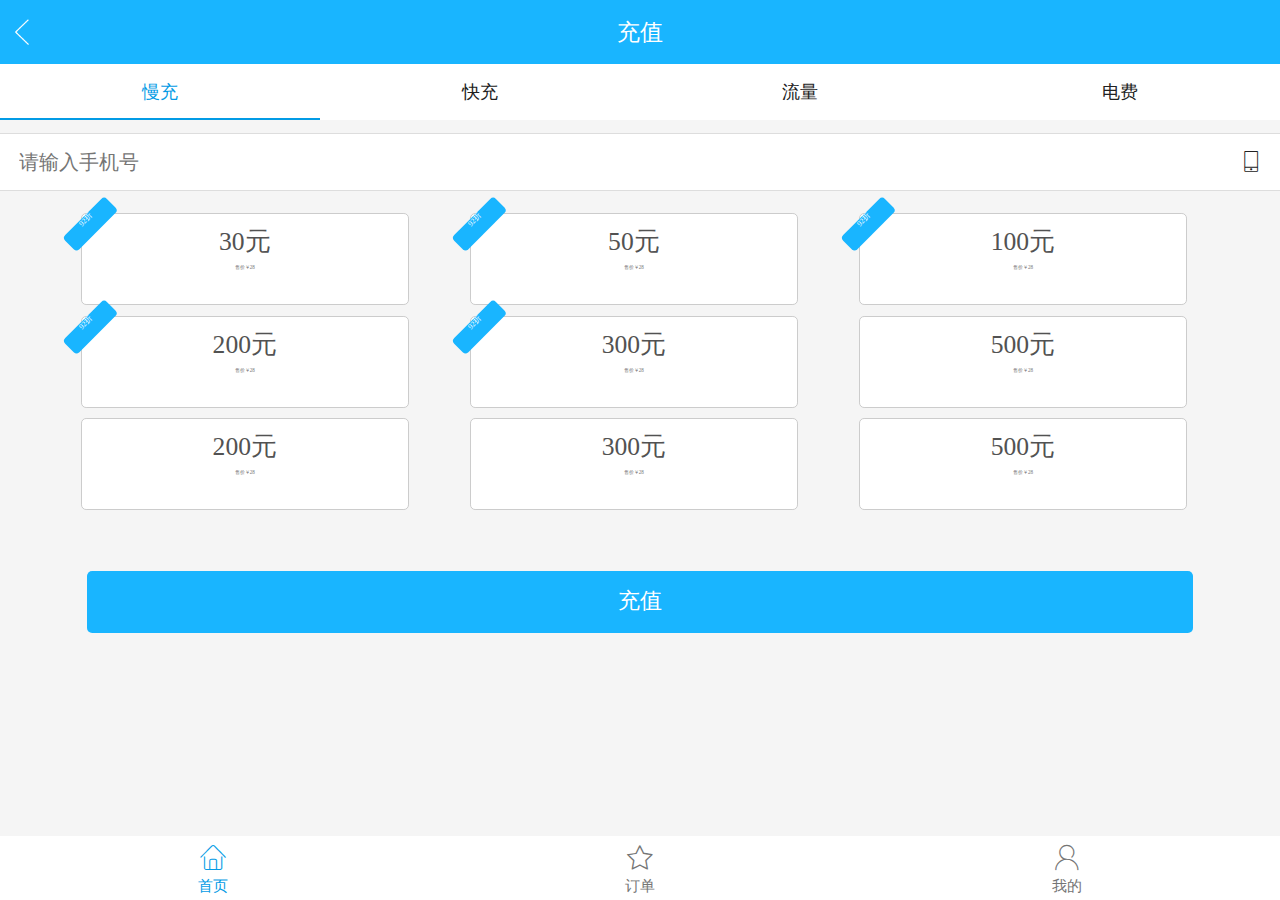
==== commit 0b1ddf6f: "add" ====
--- a/czhf/demo.html
+++ b/czhf/demo.html
@@ -24,9 +24,10 @@
 		<!--头部 end-->
 		<div class="banner">
             <div class="aui-tab" id="tab">
-                <div class="aui-tab-item aui-active">话费</div>
-                <div class="aui-tab-item"><div></div>电费</div>
-                <div class="aui-tab-item">会员</div>
+                <div class="aui-tab-item aui-active">慢充</div>
+                <div class="aui-tab-item"><div></div>快充</div>
+                <div class="aui-tab-item">流量</div>
+                <div class="aui-tab-item">电费</div>
             </div>
 			<!-- <img src="images/banner.png" width="100%" height="100%"/> -->
 		</div>
@@ -42,7 +43,7 @@
                             <div class="aui-list-item-label-icon">
                                 <i class="aui-iconfont aui-icon-mobile"></i>
                             </div>
-                            <div>
+                            <div class="marketers">
                                 
                             </div>
                         </div>
@@ -57,26 +58,35 @@
 		<div class="person_wallet_recharge">
 			<ul class="ul">
                 <li>
+                    <div class="discount">92折</div>
                     <h2 >30元</h2>
                     <p>售价￥28</p>
                     <div class="sel" style=""></div>
                 </li>
                 <li>
+                    <div class="discount">92折</div>
+
                     <h2 >50元</h2>
                     <p >售价￥28</p>
                     <div class="sel" style=""></div>
                 </li>
                 <li>
+                    <div class="discount">92折</div>
+
                     <h2>100元</h2>
                     <p>售价￥28</p>
                     <div class="sel" style=""></div>
                 </li>
                 <li>
+                    <div class="discount">92折</div>
+
                     <h2>200元</h2>
                     <p style="font-size: 0.2rem;">售价￥28</p>
                     <div class="sel" style=""></div>
                 </li>
                 <li>
+                    <div class="discount">92折</div>
+
                     <h2>300元</h2>
                     <p>售价￥28</p>
                     <div class="sel" style=""></div>
@@ -116,10 +126,10 @@
             <div class="f-overlay"></div>
             <div class="addvideo" style="display: none;">
             	<h3>本次充值<span>2000</span>元</h3>
-            	<h4>本次充值<span>2000</span>元</h4>
 	            <ul>
-	            	<li><a>余额支付</a></li>
+	            	<li><a>余额支付(200元)<span class="balance-cz">充值</span></a></a></li>
 	            	<li><a>微信支付</a></li>
+	            	<li><a>支付宝支付</a></li>
 	            	<li class="cal">取消</li>
 	            </ul> 
             </div>
--- a/czhf/css/new_file.css
+++ b/czhf/css/new_file.css
@@ -262,3 +262,24 @@
 .phone-info{
 	height: 50px;
 }
+.balance-cz{
+	font-size: 0.3rem;
+	padding-left: 0.3rem;
+	color: #19b5ff;
+}
+.discount{
+	transform:rotate(-45deg);
+	position: absolute;
+	width: 2.3rem;
+	height: 0.8rem;
+	background-color: #19b5ff;
+	float: left;
+	font-size: 0.3rem;
+	/* top: 0.5rem; */
+	left: -0.8rem;
+	line-height: 110%;
+	z-index: 98;
+	color: #fff;
+	border-radius:4px;
+
+)